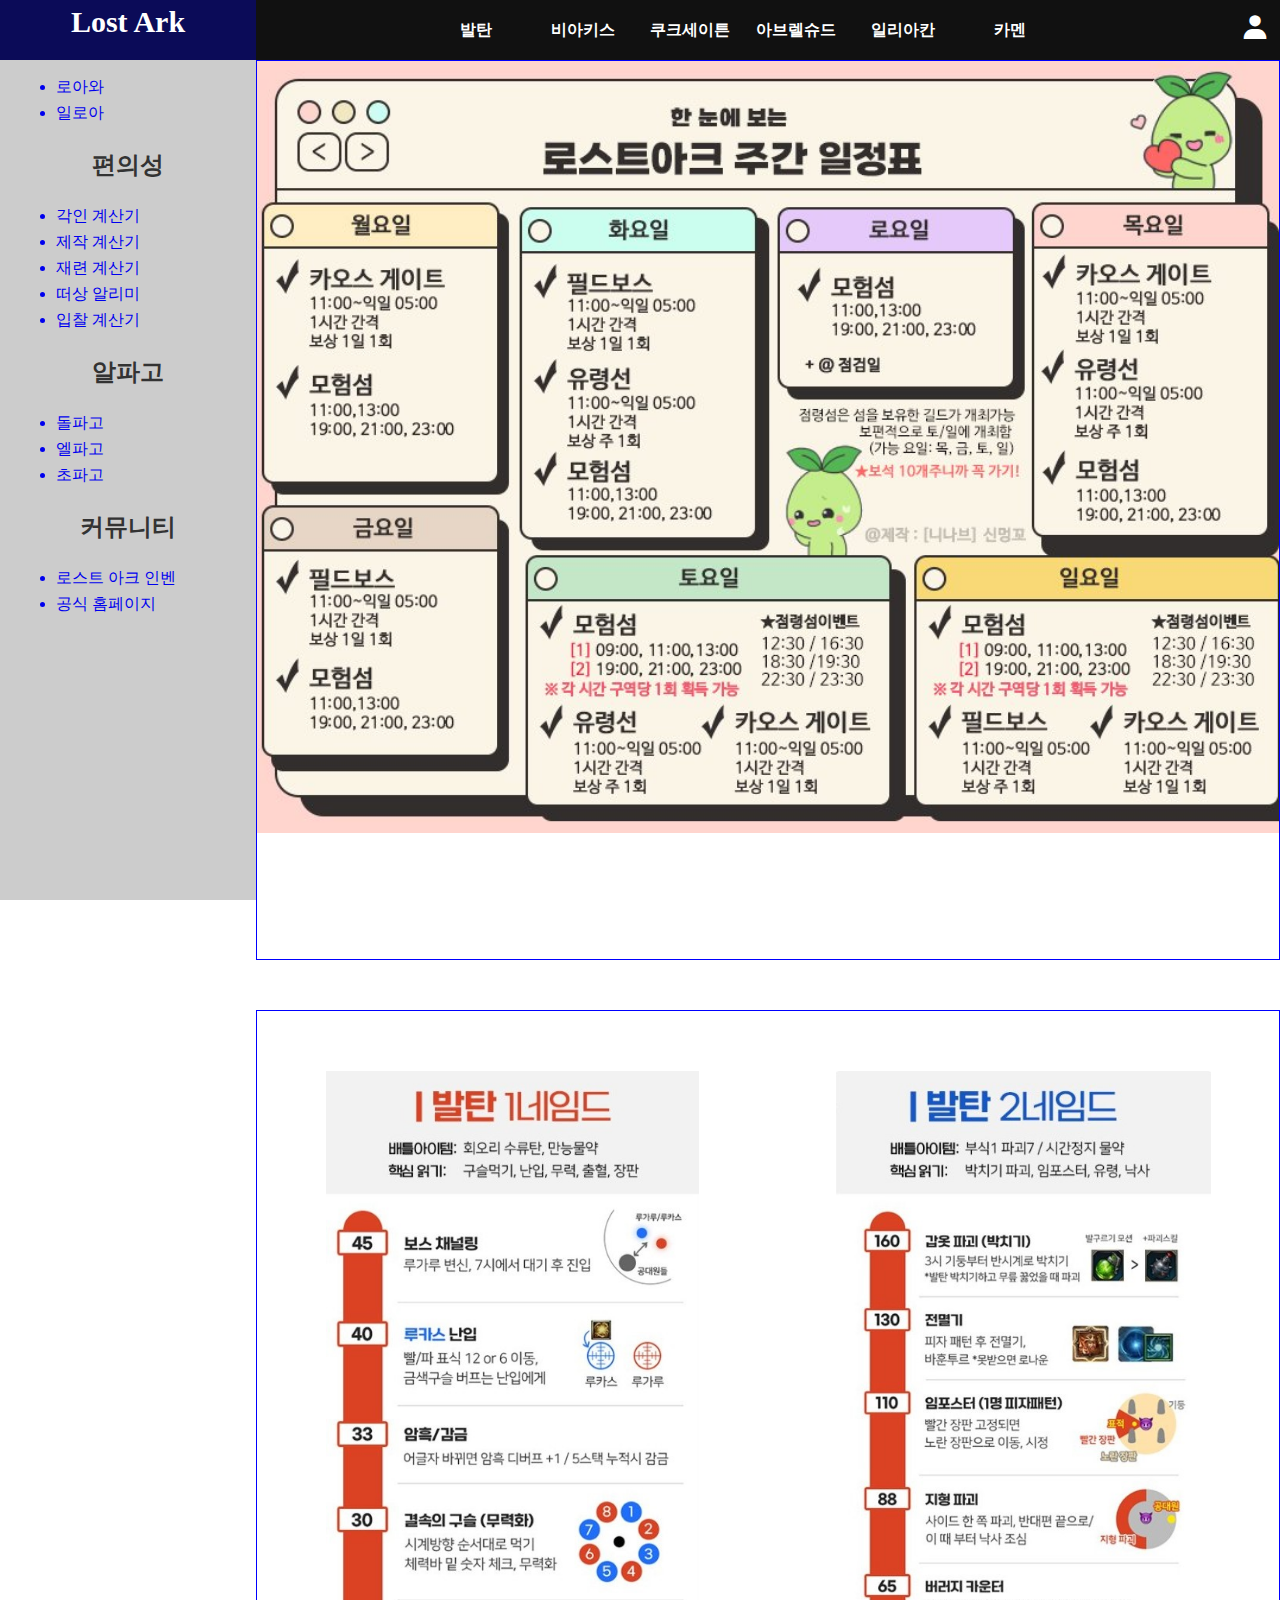
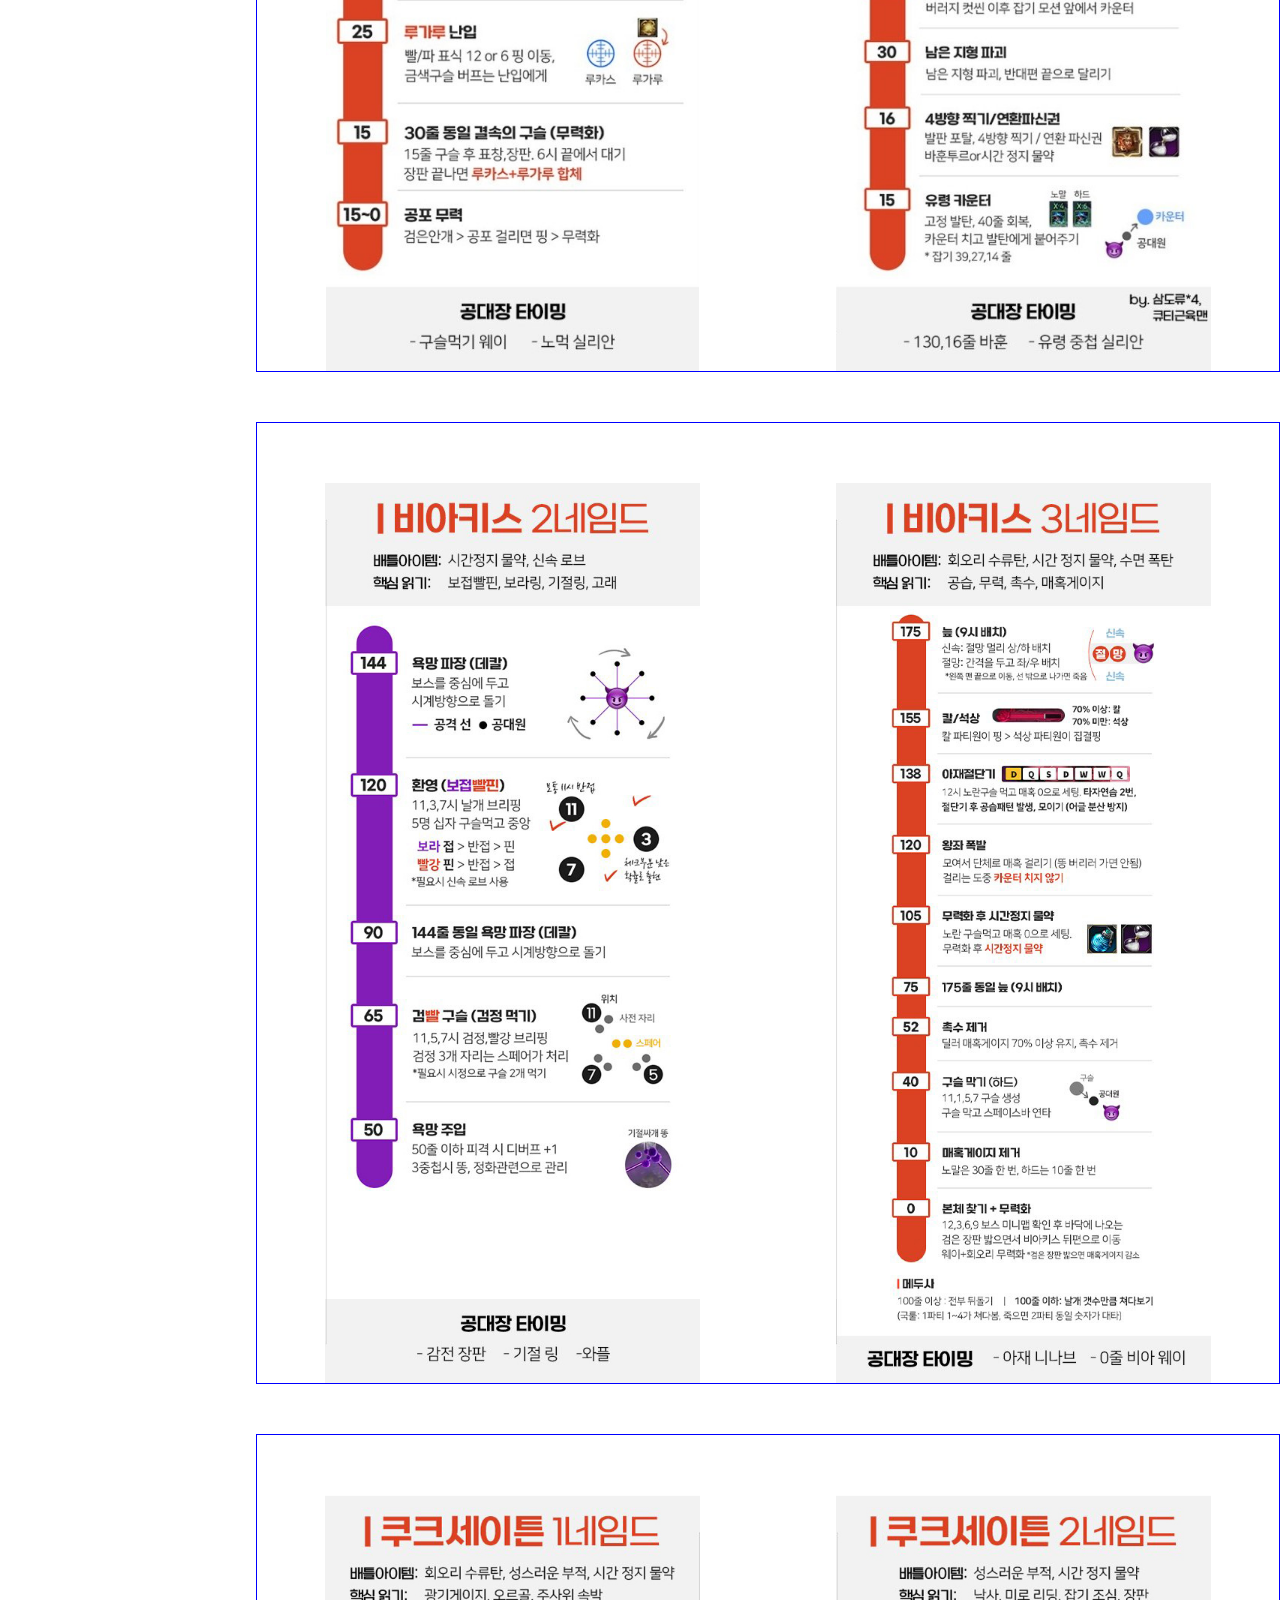
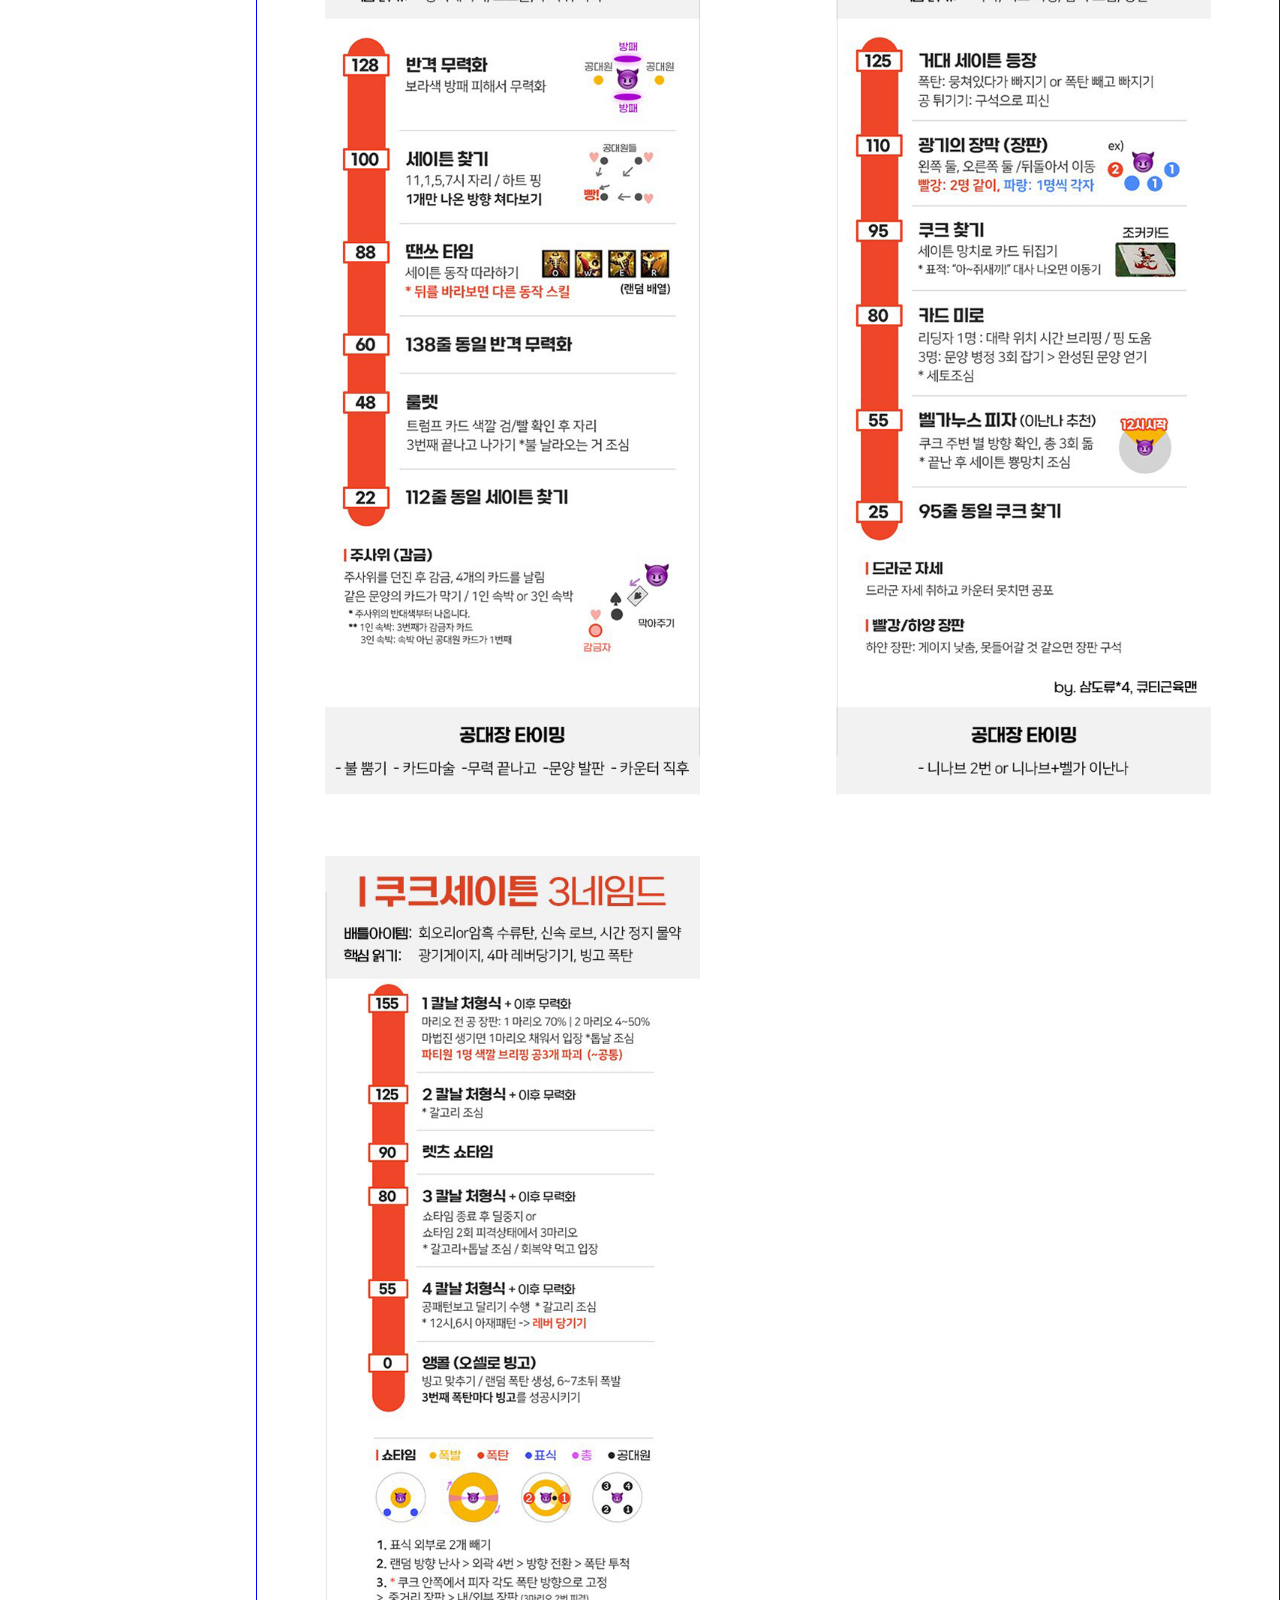
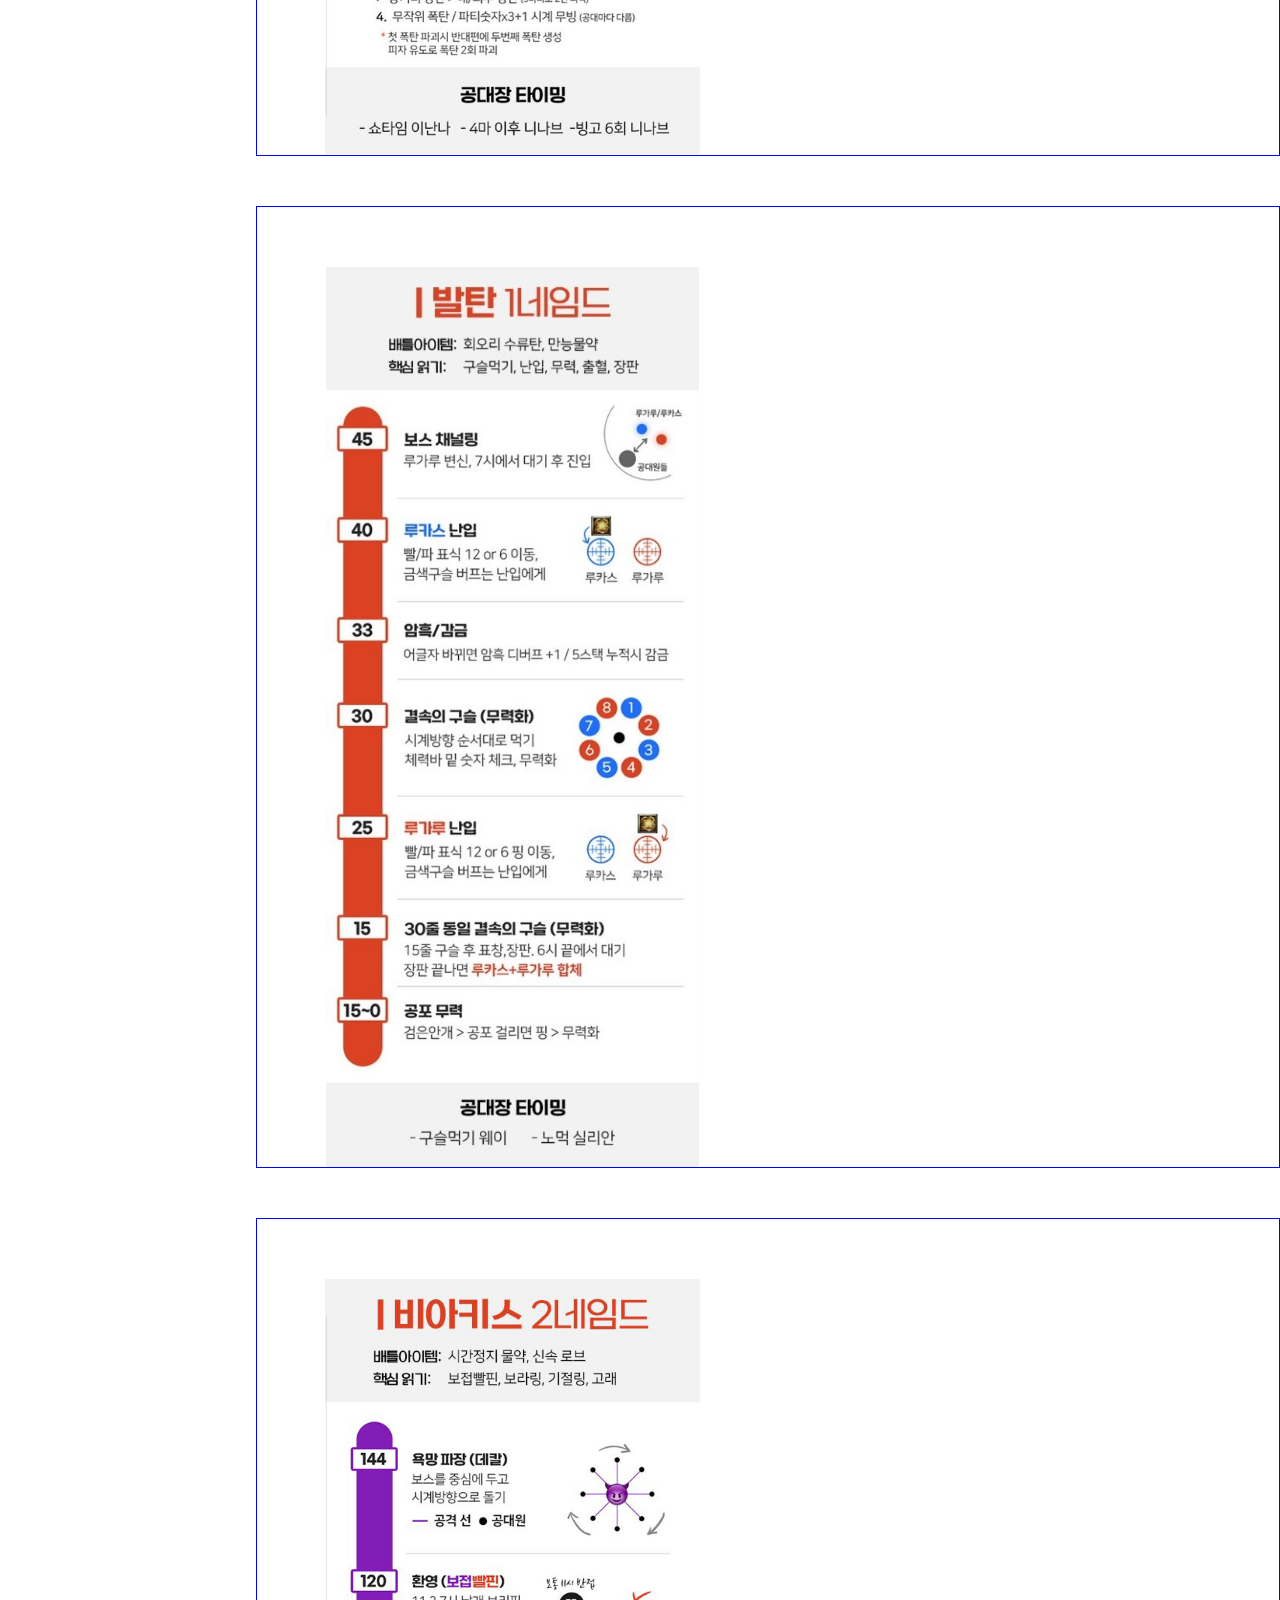
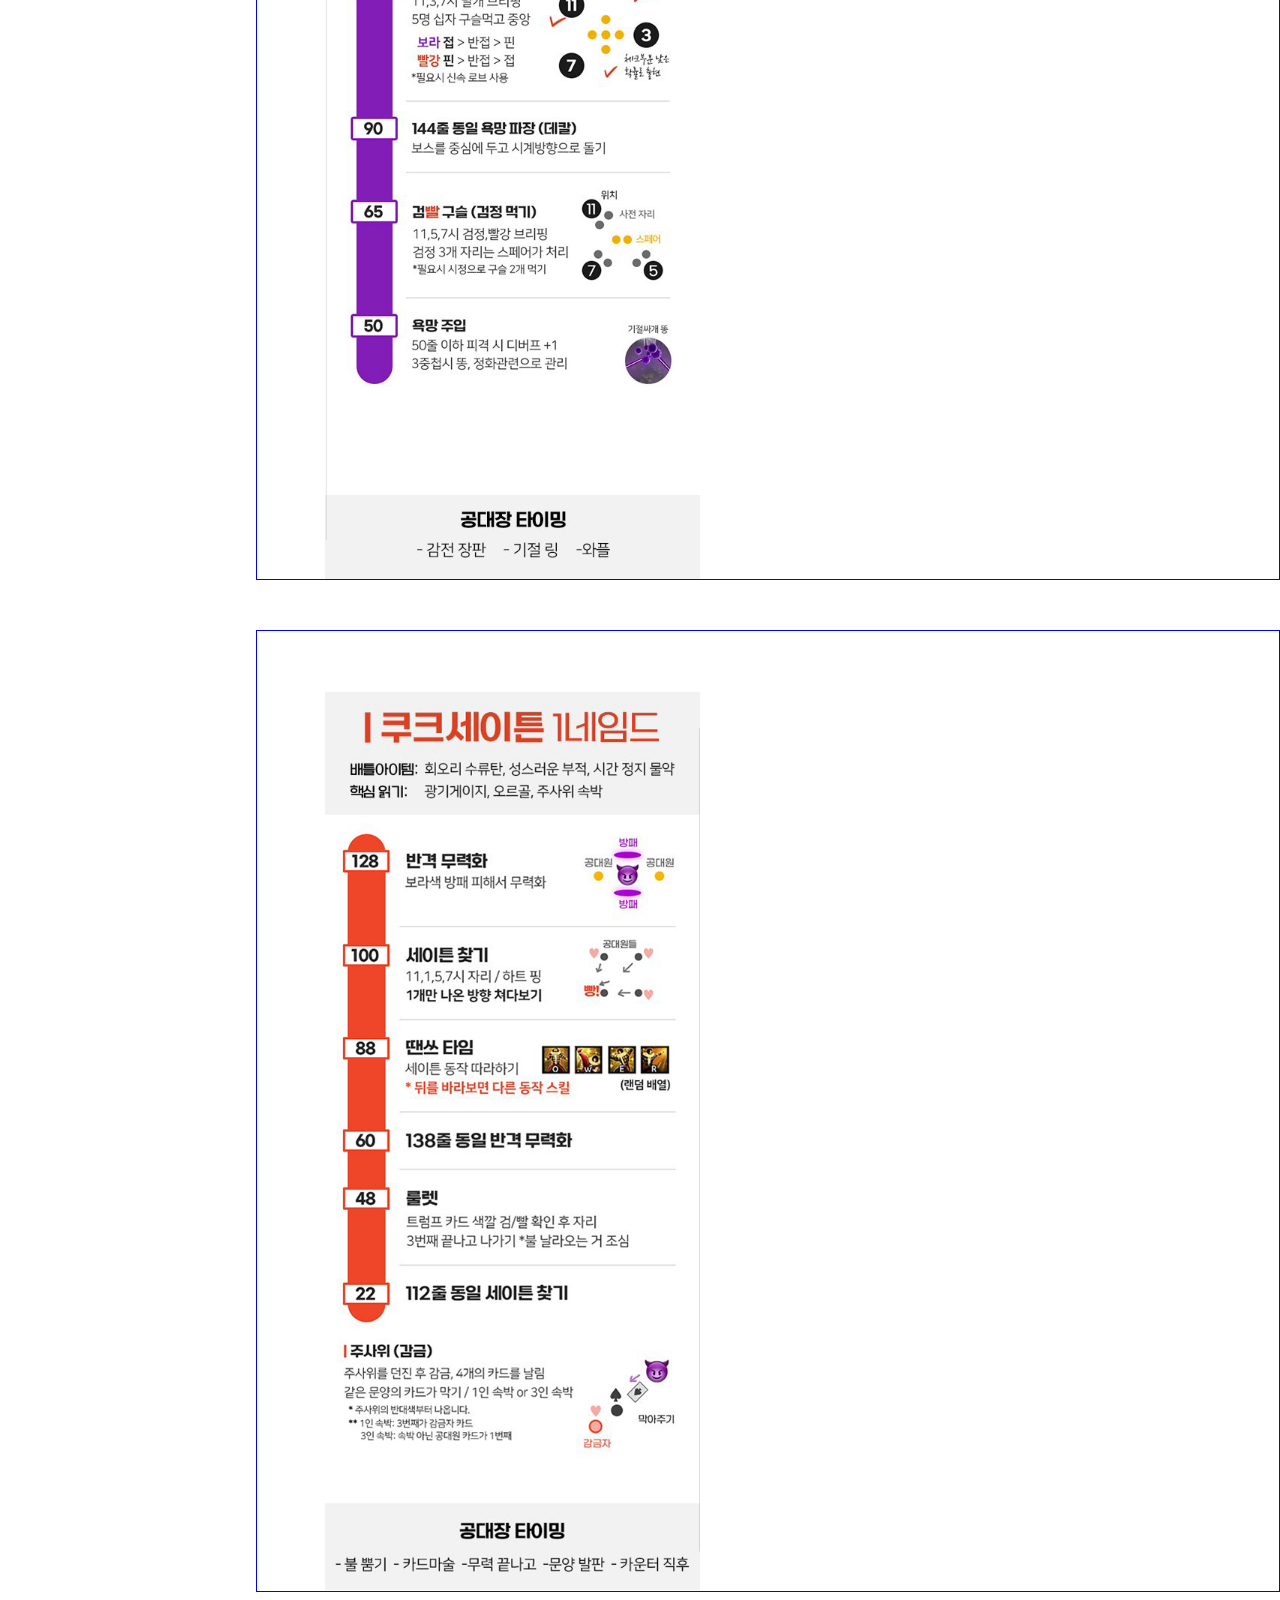
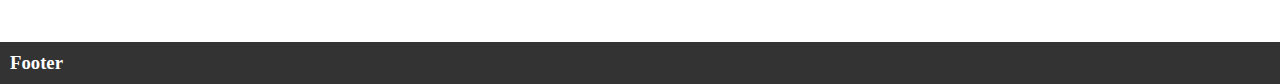
==== index.html @ 4918ccb0 "index 추가" ====
<!DOCTYPE html>
<html lang="ko">
  <head>
    <meta charset="UTF-8" />
    <meta name="viewport" content="width=device-width, initial-scale=1.0" />
    <title>군단장</title>
    <link rel="stylesheet" href="style.css" />
    <link
      href="https://unpkg.com/boxicons@2.1.4/css/boxicons.min.css"
      rel="stylesheet" />
  </head>
  <body>
    <header>
      <div class="head">
        <a href="Lostark.html" class="logo"><h1>Lost Ark</h1></a>

        <nav>
          <ul>
            <li>
              <a href="#valtan">발탄</a>
            </li>
            <li>
              <a href="#blackiss">비아키스</a>
            </li>
            <li>
              <a href="#koukusaton">쿠크세이튼</a>
            </li>
            <li>
              <a href="#abrelshud">아브렐슈드</a>
            </li>
            <li>
              <a href="#illiakan">일리아칸</a>
            </li>
            <li>
              <a href="#kamen">카멘</a>
            </li>
          </ul>
        </nav>

        <div class="login">
          <a id="login" href="#"
            ><span><i class="bx bxs-user"></i></span
          ></a>
        </div>
      </div>
    </header>

    <main>
      <aside>
        <div class="fixed">
          <ul>
            <li><h2>군장검사</h2></li>
            <ul>
              <a href="https://loawa.com/"><li>로아와</li></a>
              <a href="https://iloa.gg/"><li>일로아</li></a>
            </ul>
            <li><h2>편의성</h2></li>
            <ul>
              <a href="https://loa.icepeng.com/imprinting/"
                ><li>각인 계산기</li></a
              >
              <a href="https://loachart.com/craftcalc"><li>제작 계산기</li></a>

              <a href="https://loa.icepeng.com/refining"
                ><li>재련 계산기</li></a
              >
              <a href="https://kloa.gg/merchant"><li>떠상 알리미</li></a>
              <a href="https://loachart.com/bidcalc"><li>입찰 계산기</li></a>
            </ul>
            <li><h2>알파고</h2></li>
            <ul>
              <a href="https://heehoon.kim/dolpago"><li>돌파고</li></a>
              <a href="https://elixir2.elphago.work/"><li>엘파고</li></a>
              <a href="https://cho.elphago.work/"><li>초파고</li></a>
            </ul>

            <li><h2>커뮤니티</h2></li>
            <ul>
              <a href="https://lostark.inven.co.kr/"
                ><li>로스트 아크 인벤</li></a
              >
              <a href="https://lostark.game.onstove.com/Main"
                ><li>공식 홈페이지</li></a
              >
            </ul>
          </ul>
        </div>
      </aside>
      <section>
        <div class="box" id="home"></div>
        <div class="box" id="valtan">
          <div class="img">
            <img src="images/val1.jpg" />
          </div>
          <div class="img">
            <img src="images/val2.jpg" />
          </div>
        </div>
        <div class="box" id="blackiss">
          <div class="img">
            <img src="images/bla1.jpg" />
          </div>
          <div class="img">
            <img src="images/bla2.jpg" />
          </div>
        </div>
        <div class="box" id="koukusaton">
          <div class="img">
            <img src="images/kouku1.jpg" />
          </div>
          <div class="img">
            <img src="images/kouku2.jpg" />
          </div>
          <div class="img">
            <img src="images/kouku3.jpg" />
          </div>
        </div>
        <div class="box" id="abrelshud">
          <div class="img">
            <img src="images/val1.jpg" />
          </div>
        </div>

        <div class="box" id="illiakan">
          <div class="img">
            <img src="images/bla1.jpg" />
          </div>
        </div>

        <div class="box" id="kamen">
          <div class="img">
            <img src="images/kouku1.jpg" />
          </div>
        </div>
      </section>
    </main>
    <footer>
      <h3>Footer</h3>
    </footer>
  </body>
</html>
---- style.css ----
* {
  margin: 0;
  padding: 0;
  box-sizing: border-box;
  /* color: #fff; */
  /* border: 1px solid white; */
}
a {
  text-decoration: none;
}
body {
  margin: 0;
  padding: 0;
  display: flex;
  flex-direction: column;
  min-height: 100vh;
  width: 100%;
}
header {
  width: 100%;
}

header div[class="head"] {
  position: fixed;
  top: 0;
  left: 0;
  width: 100%;
  z-index: 1000;
  background-color: #111;
  color: #fff;
  display: flex;
  flex-direction: row;
  justify-content: space-between;
  align-items: center;
}
h1 {
  font-size: 30px;
  color: #fff;
  font-weight: 600;
}
.logo {
  width: 20%;
  height: 60px;
  position: relative;
  /* border: 1px solid red; */
  padding: 5px 35px;
  text-align: center;
  overflow: hidden;
}
.logo:hover {
  background: rgba(0, 0, 255, 0.3);
}

nav {
  width: 50%;
}
nav ul {
  display: flex;
  padding: 0;
  margin: 0;
}

nav li {
  display: flex;
  justify-content: center;
  align-items: center;
  list-style: none;
  width: 20%;
}

li a {
  display: flex;
  justify-content: center;
  align-items: center;
  width: 100%;
  height: 60px;
  text-align: center;
  font-size: 16px;
  font-weight: 800;
  color: #fff;
  overflow: hidden;
}
nav ul li a:hover {
  background: rgba(0, 0, 255, 0.3);
}

#login {
  width: 50px;
  height: 60px;
  font-size: 30px;
  color: #fff;
  text-decoration: none;
  font-weight: 600;
  position: relative;
  padding: 10px 10px;
}
#login:hover {
  background-color: rgba(0, 0, 255, 0.3);
}

main {
  display: flex;
  flex-direction: row;
  justify-content: space-between;
}
aside {
  display: flex;
  width: 20%;
  background-color: #ccc;
  color: #333;
  /* border: 1px solid black; */
  height: 100vh;
}

aside div {
  width: 20%;
  position: fixed;
  overflow: hidden;
  background-color: #ccc;
  height: 100vh;
}

aside ul h2 {
  text-align: center;
  list-style: none;
  padding: 20px 0;
}

aside ul ul {
  padding-left: 20%;
  list-style: disc;
}
aside ul ul li {
  margin: 5px;
}
section {
  position: relative;
  float: right;
  width: 80%;
  display: flex;
  flex-direction: column;
  flex-wrap: wrap;
  /* border: 1px solid black; */
}
div[class="box"] {
  flex-grow: 1;
  display: flex;
  flex-direction: row;
  flex-wrap: wrap;
  margin-bottom: 50px;
  border: 1px solid blue;
  width: 100%;
}
div[class="img"] {
  width: 50%;
  height: 100vh;
  /* border: 1px solid black; */
  margin-top: 60px;
}
#home {
  width: 100%;
  height: 100vh;
  margin-top: 60px;
  background: url("images/weekly.jpg") no-repeat top left/contain;
}
section img {
  display: block;
  margin: auto;
  height: 100%;
  /* border: 1px solid black; */
}

footer {
  background-color: #333;
  color: #fff;
  padding: 10px;
  bottom: 0;
  left: 0;
  width: 100%;
  z-index: 100;
}
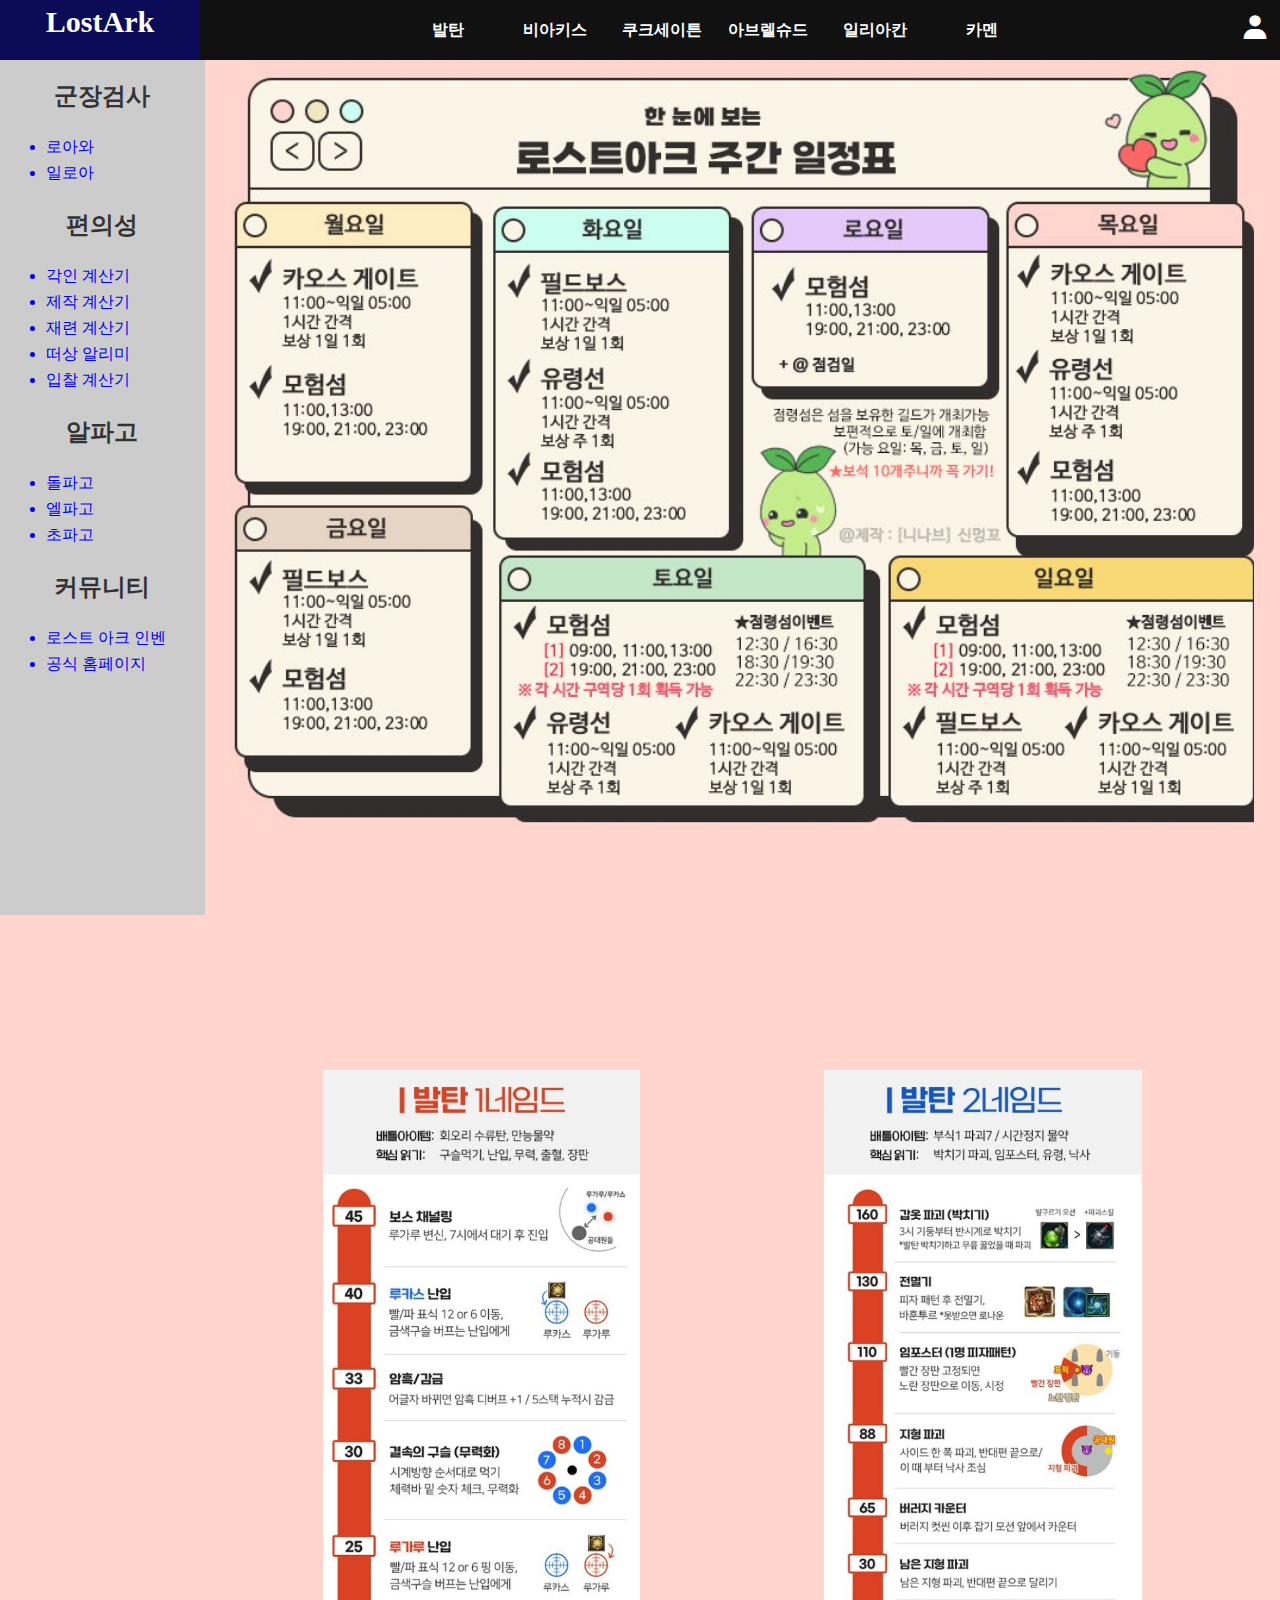
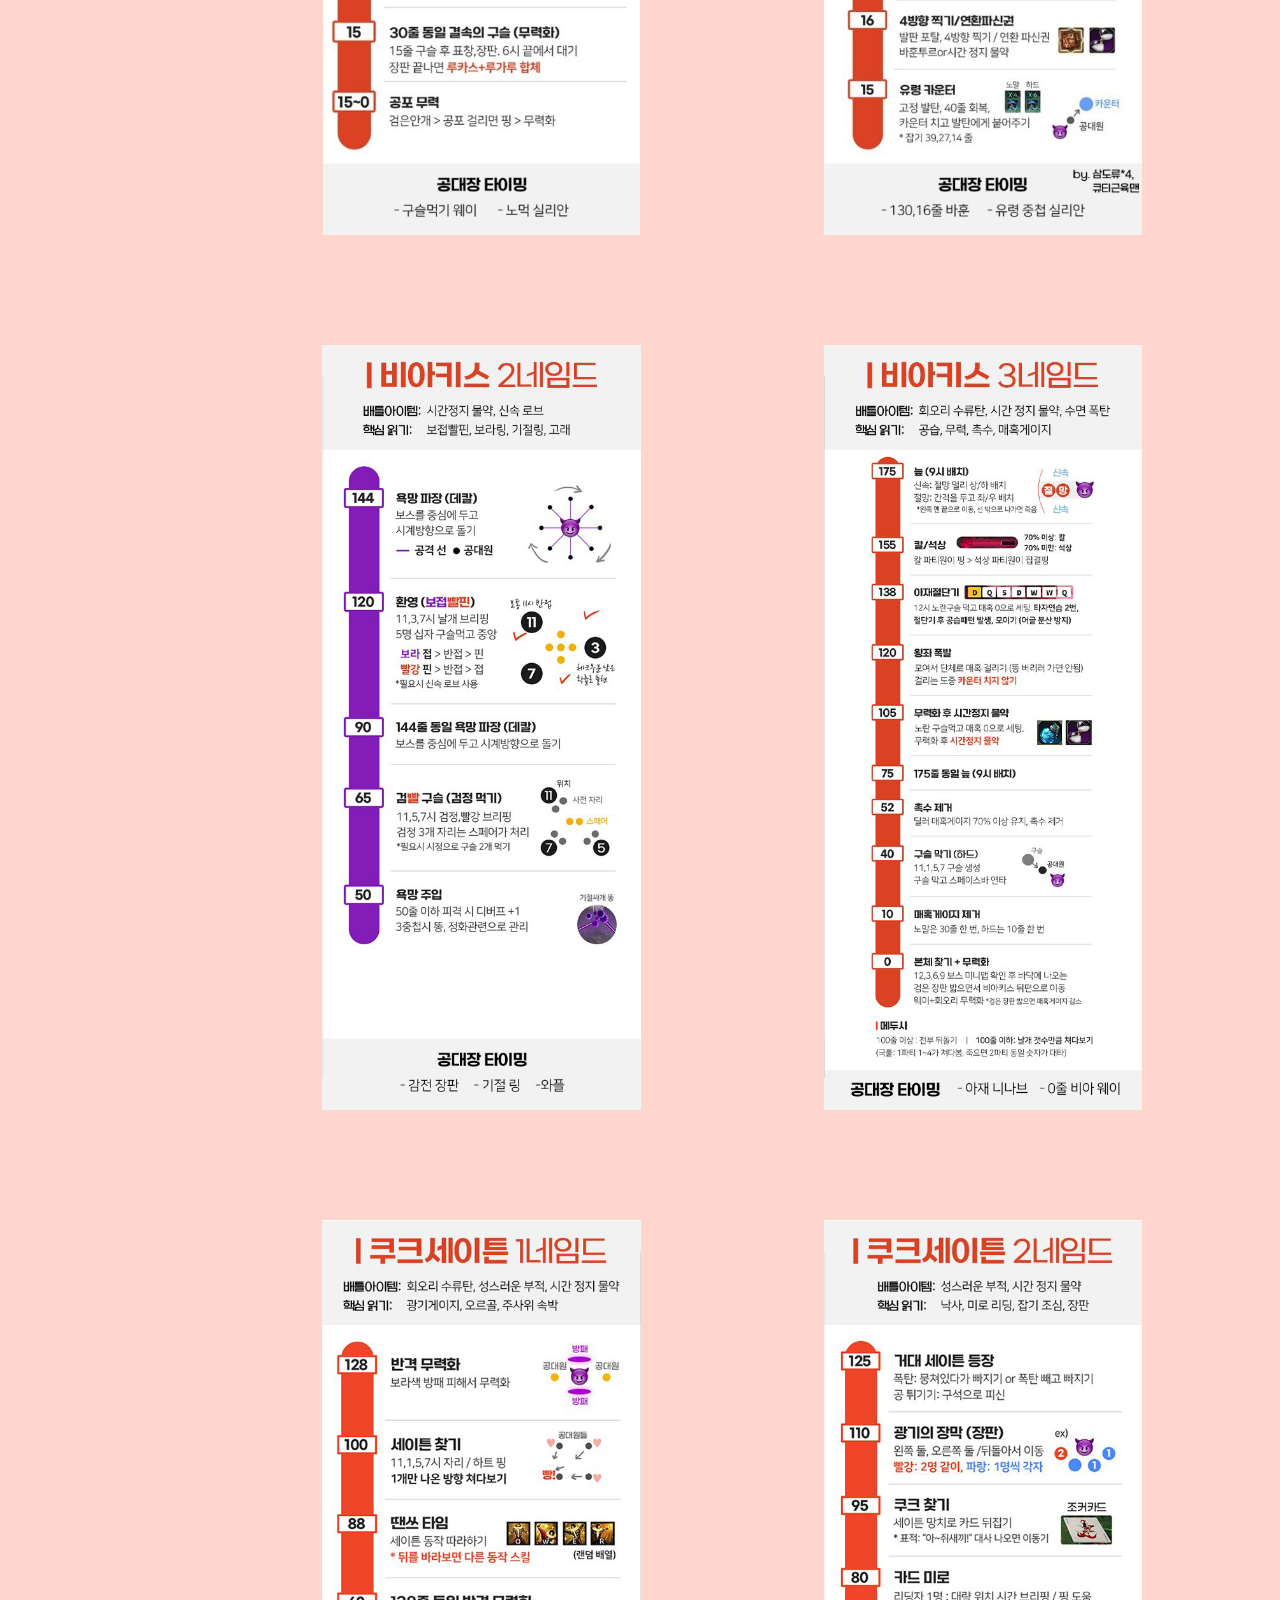
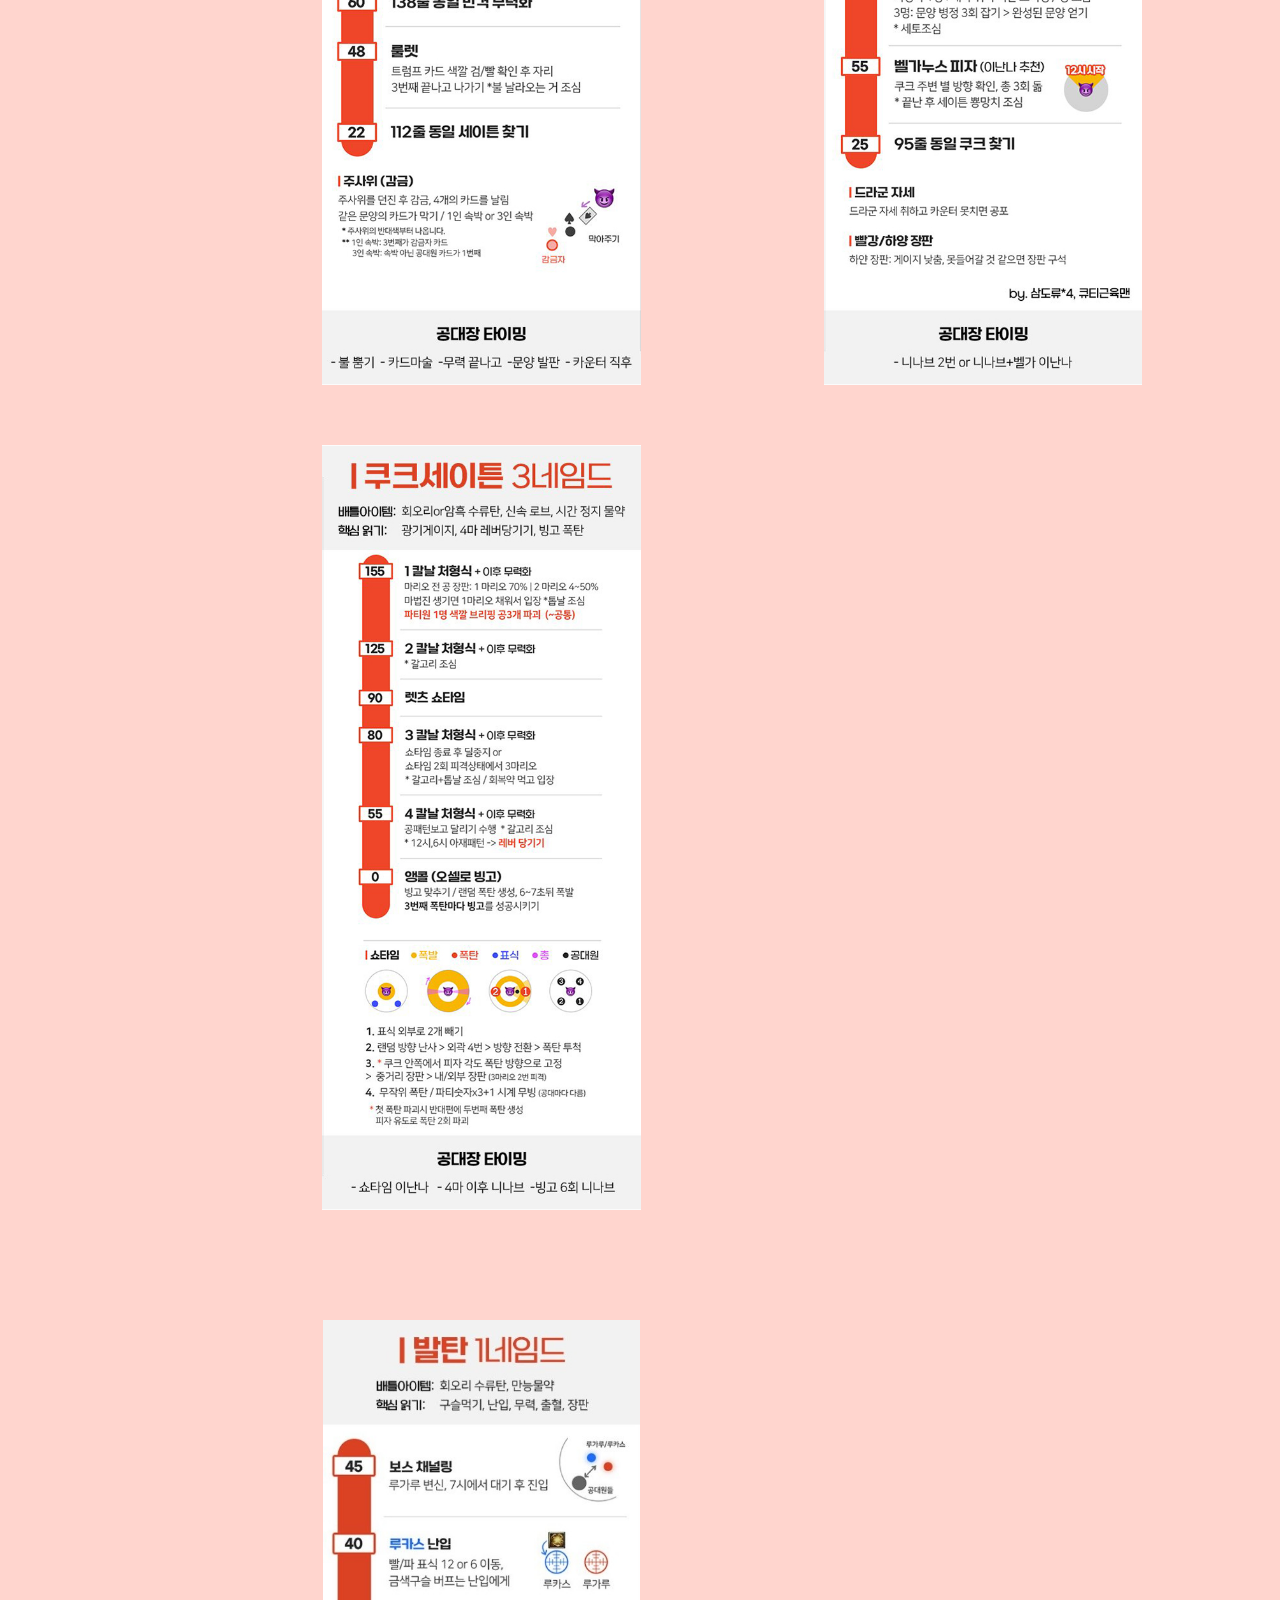
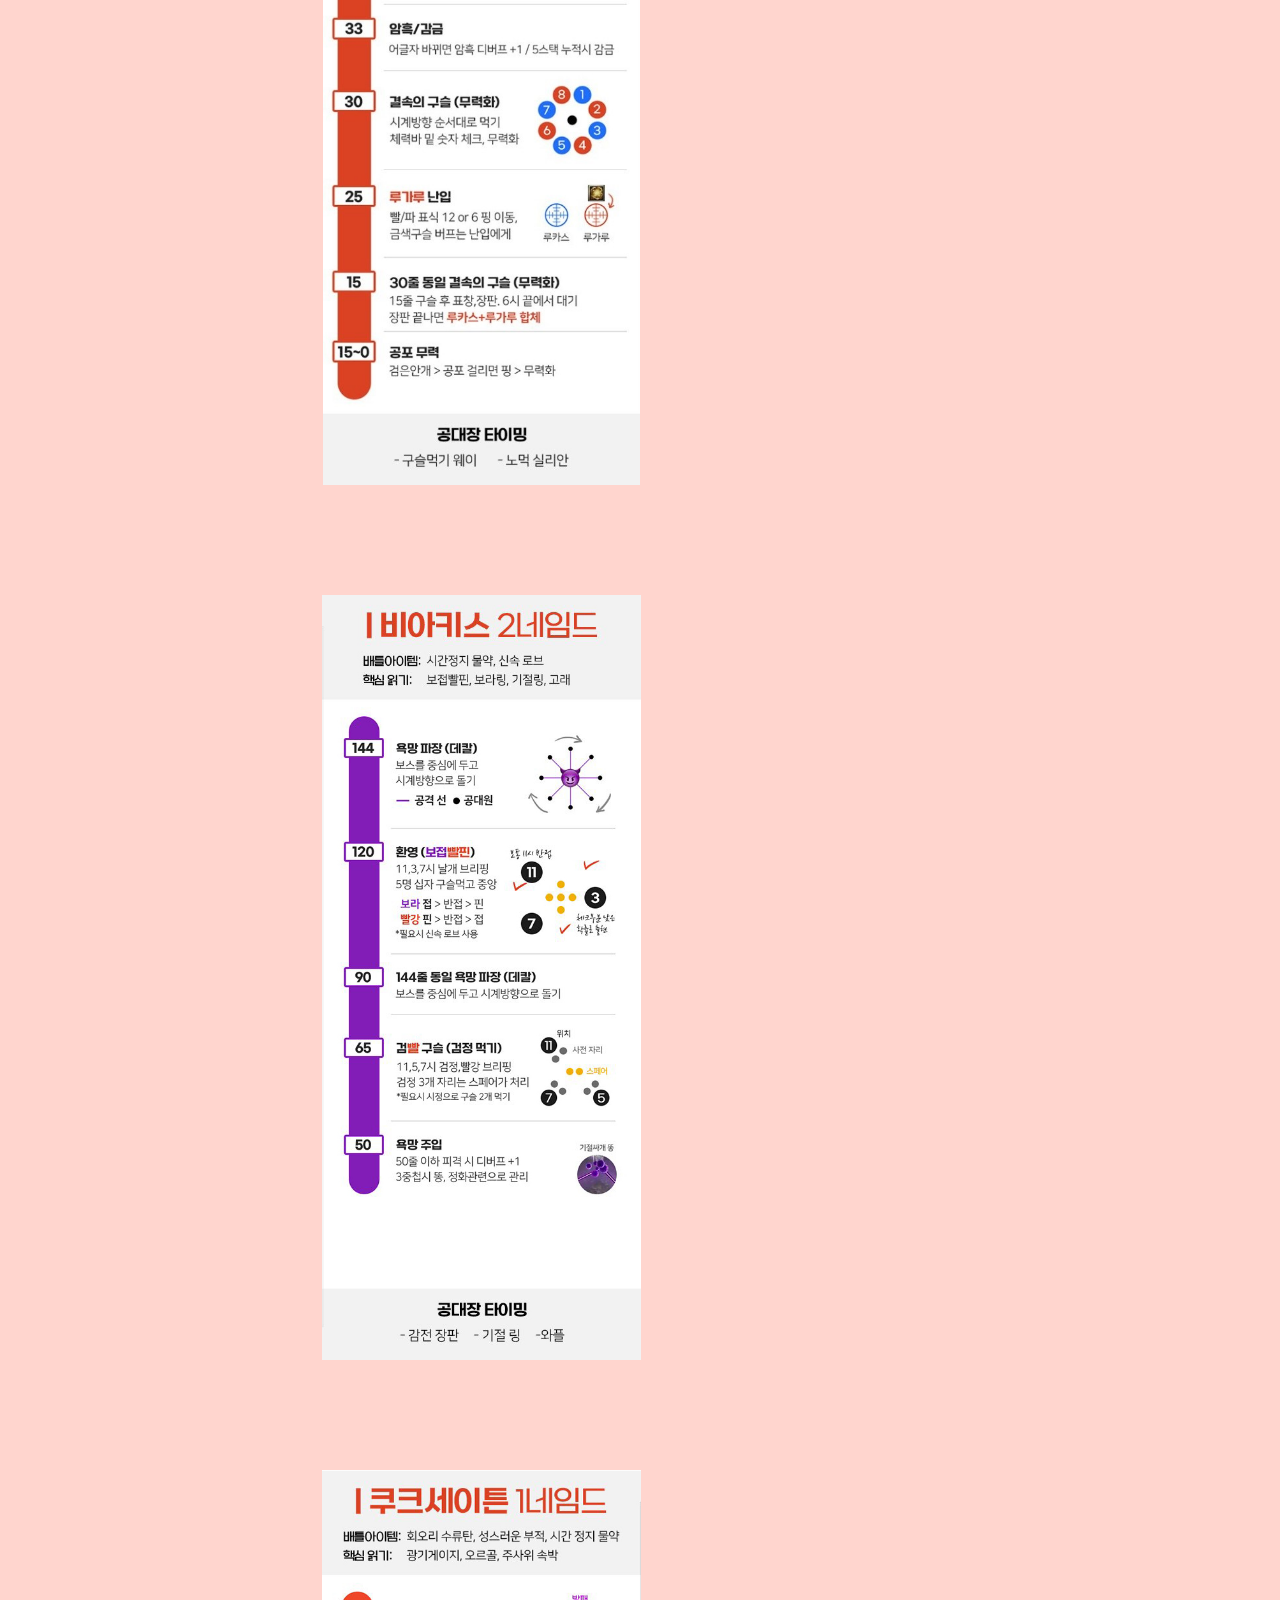
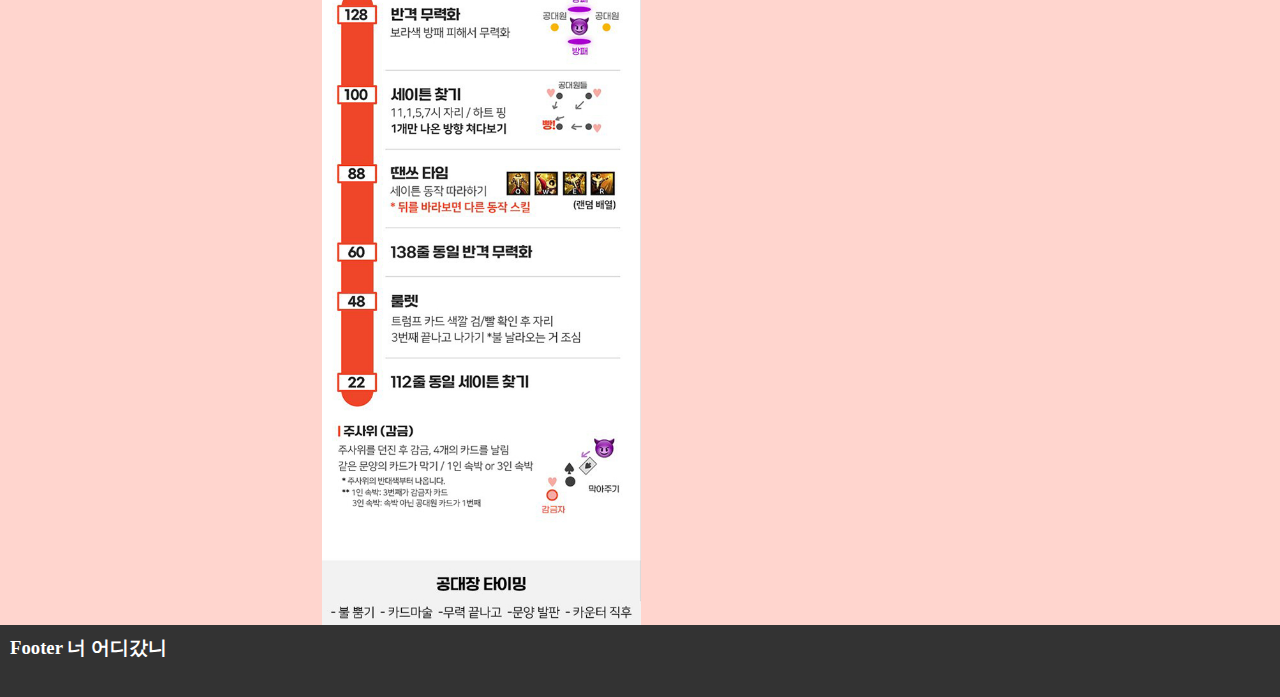
==== commit 14c7ec15: "footer 수정" ====
--- a/index.html
+++ b/index.html
@@ -12,8 +12,7 @@
   <body>
     <header>
       <div class="head">
-        <a href="Lostark.html" class="logo"><h1>Lost Ark</h1></a>
-
+        <a href="Lostark.html" class="logo"><h1>LostArk</h1></a>
         <nav>
           <ul>
             <li>
@@ -36,7 +35,6 @@
             </li>
           </ul>
         </nav>
-
         <div class="login">
           <a id="login" href="#"
             ><span><i class="bx bxs-user"></i></span
@@ -51,41 +49,54 @@
           <ul>
             <li><h2>군장검사</h2></li>
             <ul>
-              <a href="https://loawa.com/"><li>로아와</li></a>
-              <a href="https://iloa.gg/"><li>일로아</li></a>
+              <a href="https://loawa.com/" target="_blank"><li>로아와</li></a>
+              <a href="https://iloa.gg/" target="_blank"><li>일로아</li></a>
             </ul>
             <li><h2>편의성</h2></li>
             <ul>
-              <a href="https://loa.icepeng.com/imprinting/"
+              <a href="https://loa.icepeng.com/imprinting/" target="_blank"
                 ><li>각인 계산기</li></a
               >
-              <a href="https://loachart.com/craftcalc"><li>제작 계산기</li></a>
+              <a href="https://loachart.com/craftcalc" target="_blank"
+                ><li>제작 계산기</li></a
+              >
 
-              <a href="https://loa.icepeng.com/refining"
+              <a href="https://loa.icepeng.com/refining" target="_blank"
                 ><li>재련 계산기</li></a
               >
-              <a href="https://kloa.gg/merchant"><li>떠상 알리미</li></a>
-              <a href="https://loachart.com/bidcalc"><li>입찰 계산기</li></a>
+              <a href="https://kloa.gg/merchant" target="_blank"
+                ><li>떠상 알리미</li></a
+              >
+              <a href="https://loachart.com/bidcalc" target="_blank"
+                ><li>입찰 계산기</li></a
+              >
             </ul>
             <li><h2>알파고</h2></li>
             <ul>
-              <a href="https://heehoon.kim/dolpago"><li>돌파고</li></a>
-              <a href="https://elixir2.elphago.work/"><li>엘파고</li></a>
-              <a href="https://cho.elphago.work/"><li>초파고</li></a>
+              <a href="https://heehoon.kim/dolpago" target="_blank"
+                ><li>돌파고</li></a
+              >
+              <a href="https://elixir2.elphago.work/" target="_blank"
+                ><li>엘파고</li></a
+              >
+              <a href="https://cho.elphago.work/" target="_blank"
+                ><li>초파고</li></a
+              >
             </ul>
 
             <li><h2>커뮤니티</h2></li>
             <ul>
-              <a href="https://lostark.inven.co.kr/"
+              <a href="https://lostark.inven.co.kr/" target="_blank"
                 ><li>로스트 아크 인벤</li></a
               >
-              <a href="https://lostark.game.onstove.com/Main"
+              <a href="https://lostark.game.onstove.com/Main" target="_blank"
                 ><li>공식 홈페이지</li></a
               >
             </ul>
           </ul>
         </div>
       </aside>
+
       <section>
         <div class="box" id="home"></div>
         <div class="box" id="valtan">
@@ -120,13 +131,11 @@
             <img src="images/val1.jpg" />
           </div>
         </div>
-
         <div class="box" id="illiakan">
           <div class="img">
             <img src="images/bla1.jpg" />
           </div>
         </div>
-
         <div class="box" id="kamen">
           <div class="img">
             <img src="images/kouku1.jpg" />
@@ -134,8 +143,9 @@
         </div>
       </section>
     </main>
+
     <footer>
-      <h3>Footer</h3>
+      <h3>Footer 너 어디갔니</h3>
     </footer>
   </body>
 </html>
--- a/style.css
+++ b/style.css
@@ -14,7 +14,6 @@
   display: flex;
   flex-direction: column;
   min-height: 100vh;
-  width: 100%;
 }
 header {
   width: 100%;
@@ -33,13 +32,21 @@
   justify-content: space-between;
   align-items: center;
 }
+.head .lostark {
+  width: 20%;
+  height: 60px;
+  border: 1px solid white;
+  display: flex;
+  align-items: center;
+  justify-content: center;
+}
 h1 {
   font-size: 30px;
   color: #fff;
   font-weight: 600;
 }
 .logo {
-  width: 20%;
+  width: 200px;
   height: 60px;
   position: relative;
   /* border: 1px solid red; */
@@ -83,7 +90,9 @@
 nav ul li a:hover {
   background: rgba(0, 0, 255, 0.3);
 }
-
+nav ul li a: {
+  color: blue;
+}
 #login {
   width: 50px;
   height: 60px;
@@ -99,25 +108,28 @@
 }
 
 main {
+  flex-grow: 1;
   display: flex;
   flex-direction: row;
   justify-content: space-between;
+  background-color: #ffd5ce;
 }
 aside {
+  position: relative;
+  top: 60px;
   display: flex;
-  width: 20%;
-  background-color: #ccc;
+  width: 16%;
   color: #333;
   /* border: 1px solid black; */
-  height: 100vh;
+  /* height: 100%; */
 }
 
 aside div {
-  width: 20%;
+  width: 16%;
   position: fixed;
   overflow: hidden;
   background-color: #ccc;
-  height: 100vh;
+  height: 95%;
 }
 
 aside ul h2 {
@@ -135,12 +147,13 @@
 }
 section {
   position: relative;
-  float: right;
+  top: 60px;
   width: 80%;
   display: flex;
   flex-direction: column;
   flex-wrap: wrap;
   /* border: 1px solid black; */
+  margin: 0 auto;
 }
 div[class="box"] {
   flex-grow: 1;
@@ -148,19 +161,18 @@
   flex-direction: row;
   flex-wrap: wrap;
   margin-bottom: 50px;
-  border: 1px solid blue;
+  /* border: 1px solid blue; */
   width: 100%;
 }
 div[class="img"] {
-  width: 50%;
-  height: 100vh;
+  width: 100%;
+  height: 85vh;
   /* border: 1px solid black; */
   margin-top: 60px;
 }
 #home {
   width: 100%;
   height: 100vh;
-  margin-top: 60px;
   background: url("images/weekly.jpg") no-repeat top left/contain;
 }
 section img {
@@ -172,10 +184,15 @@
 
 footer {
   background-color: #333;
-  color: #fff;
+  color: white;
   padding: 10px;
-  bottom: 0;
-  left: 0;
   width: 100%;
-  z-index: 100;
+  z-index: 10000;
+  height: 8vh;
 }
+
+@media only screen and (min-width: 870px) {
+  div[class="img"] {
+    width: 49%;
+  }
+}
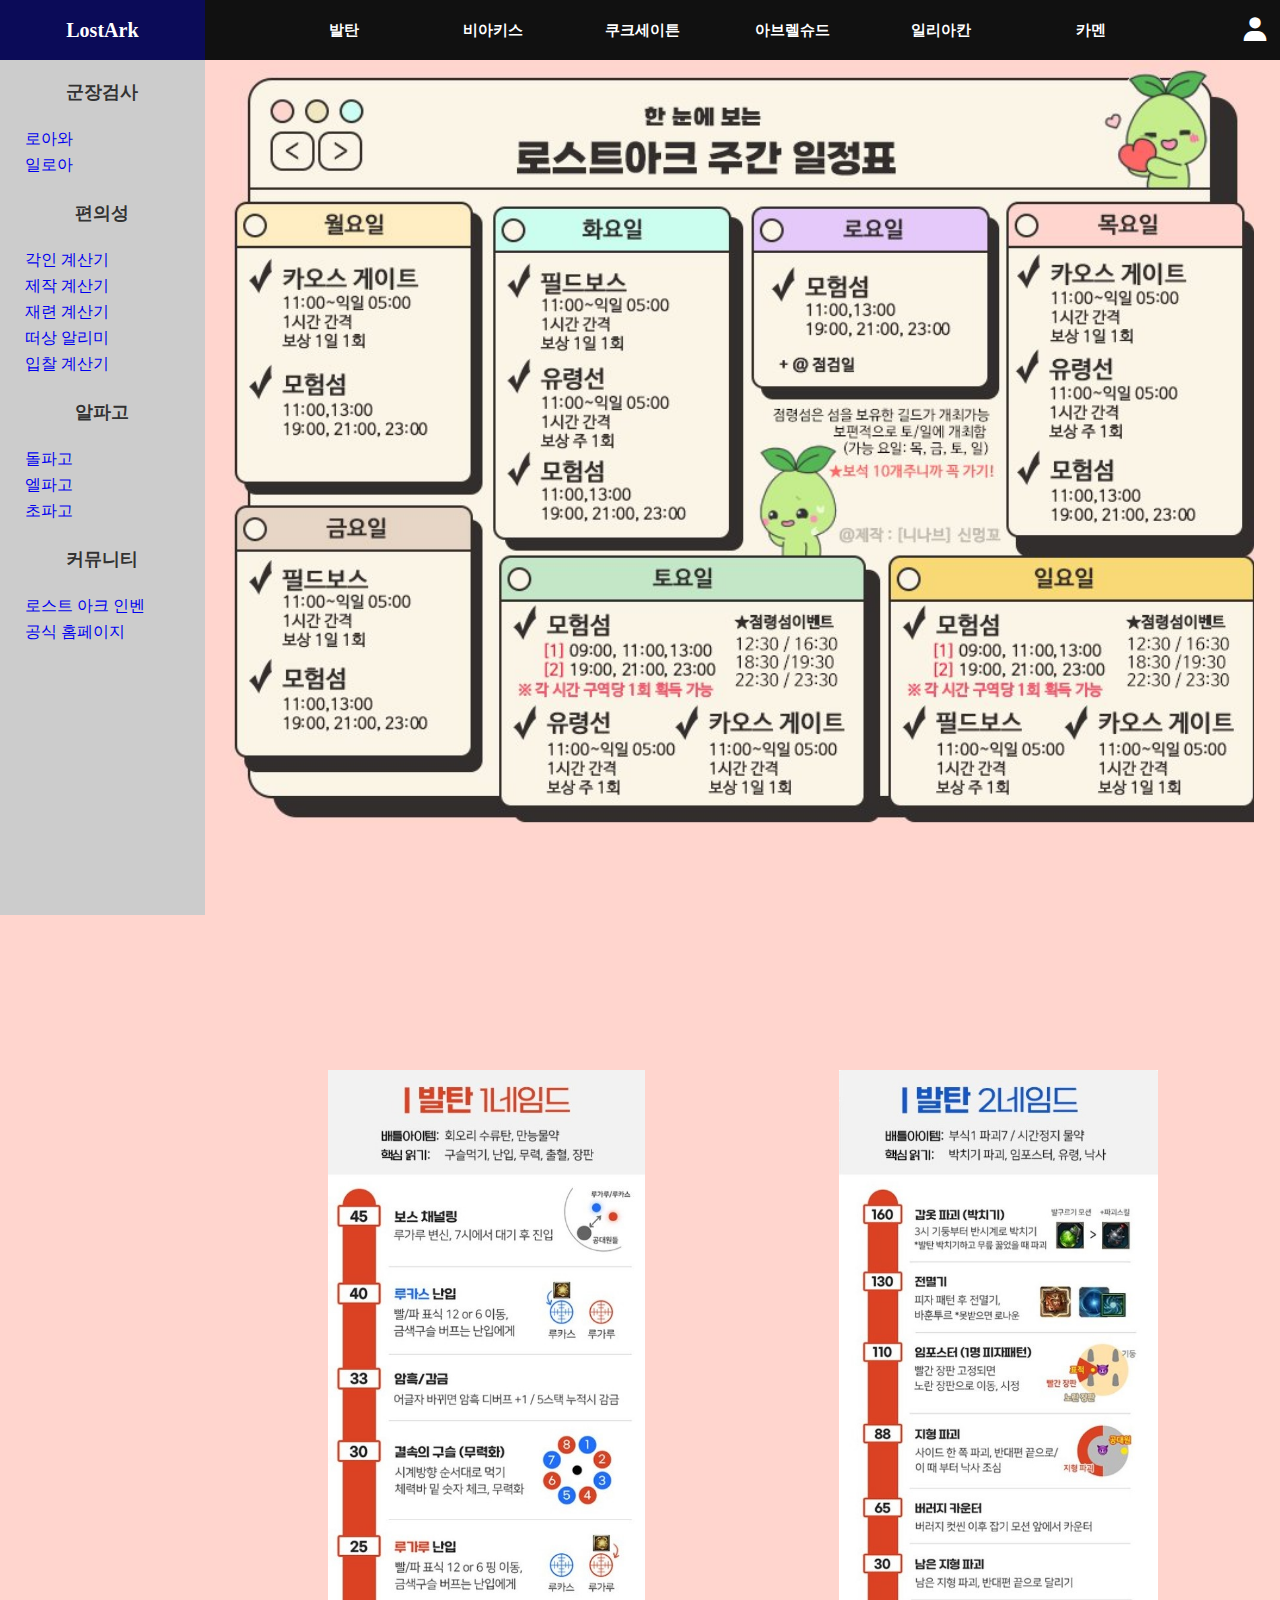
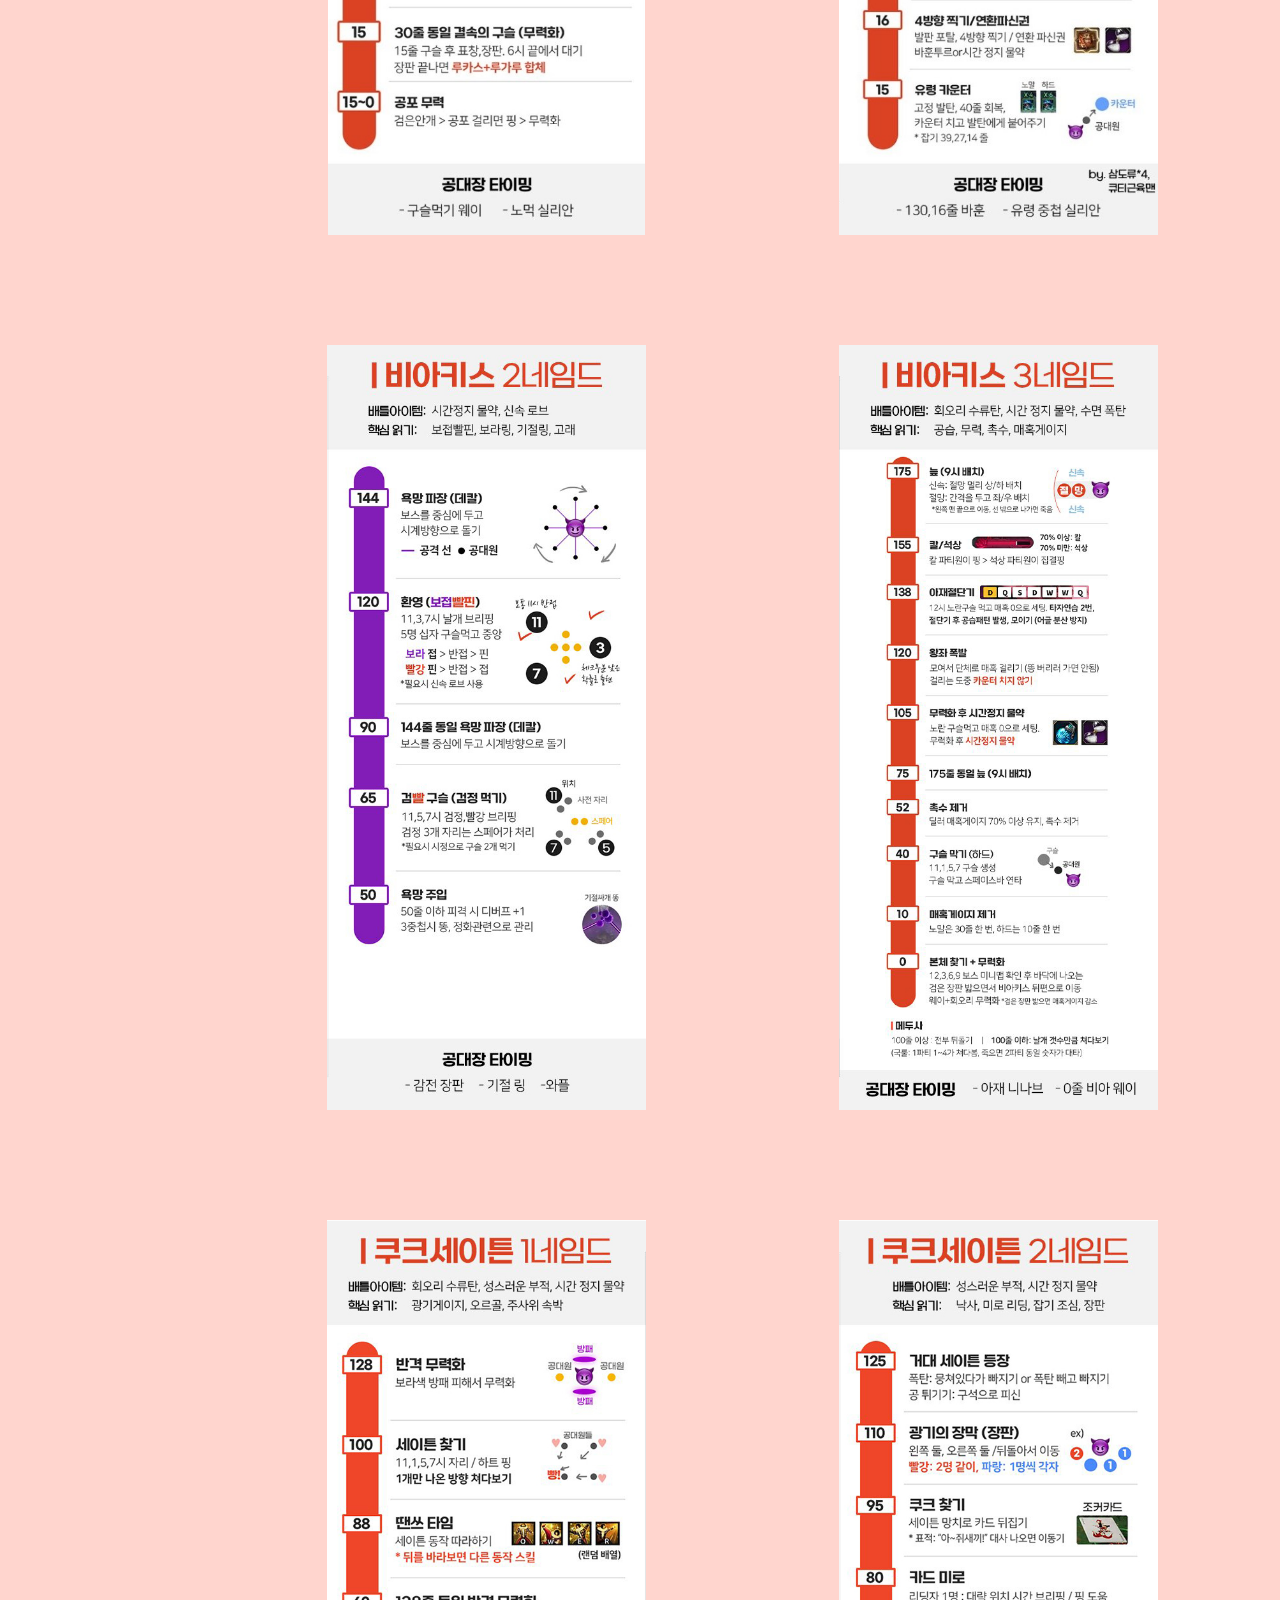
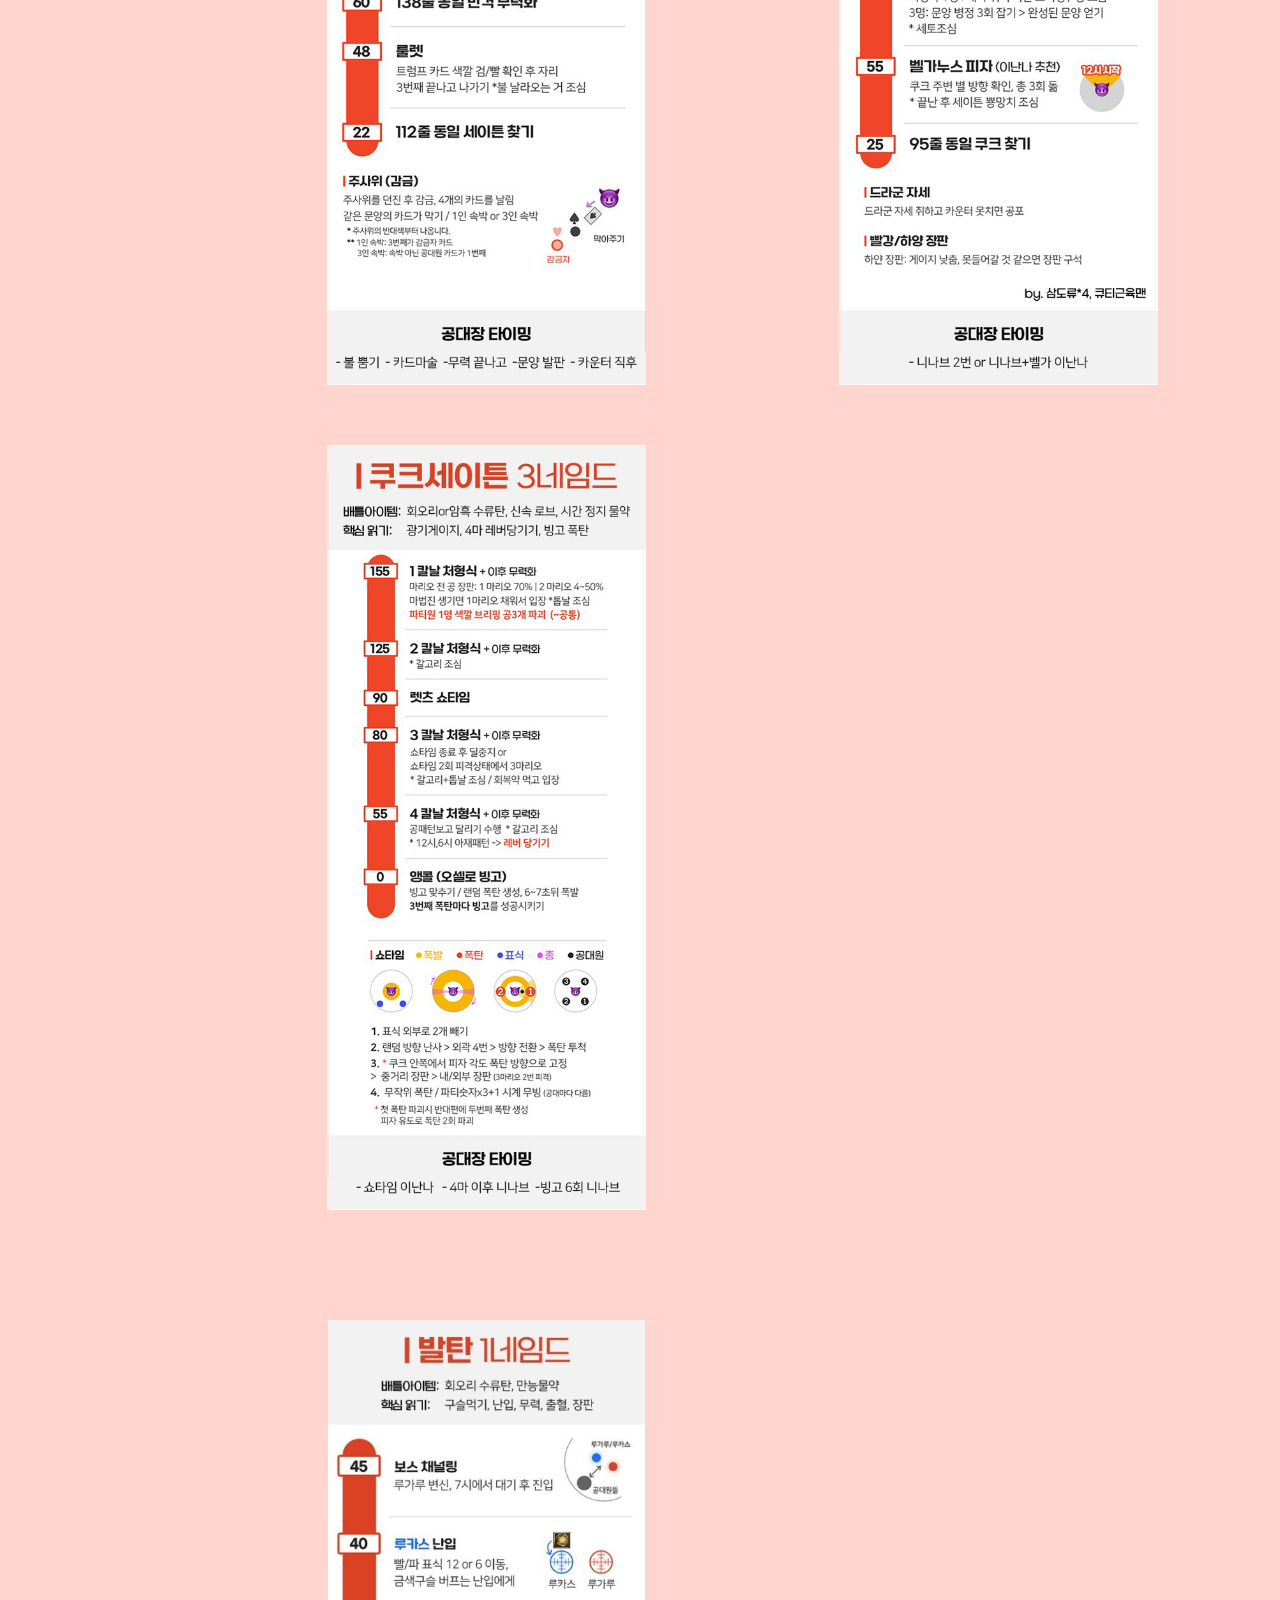
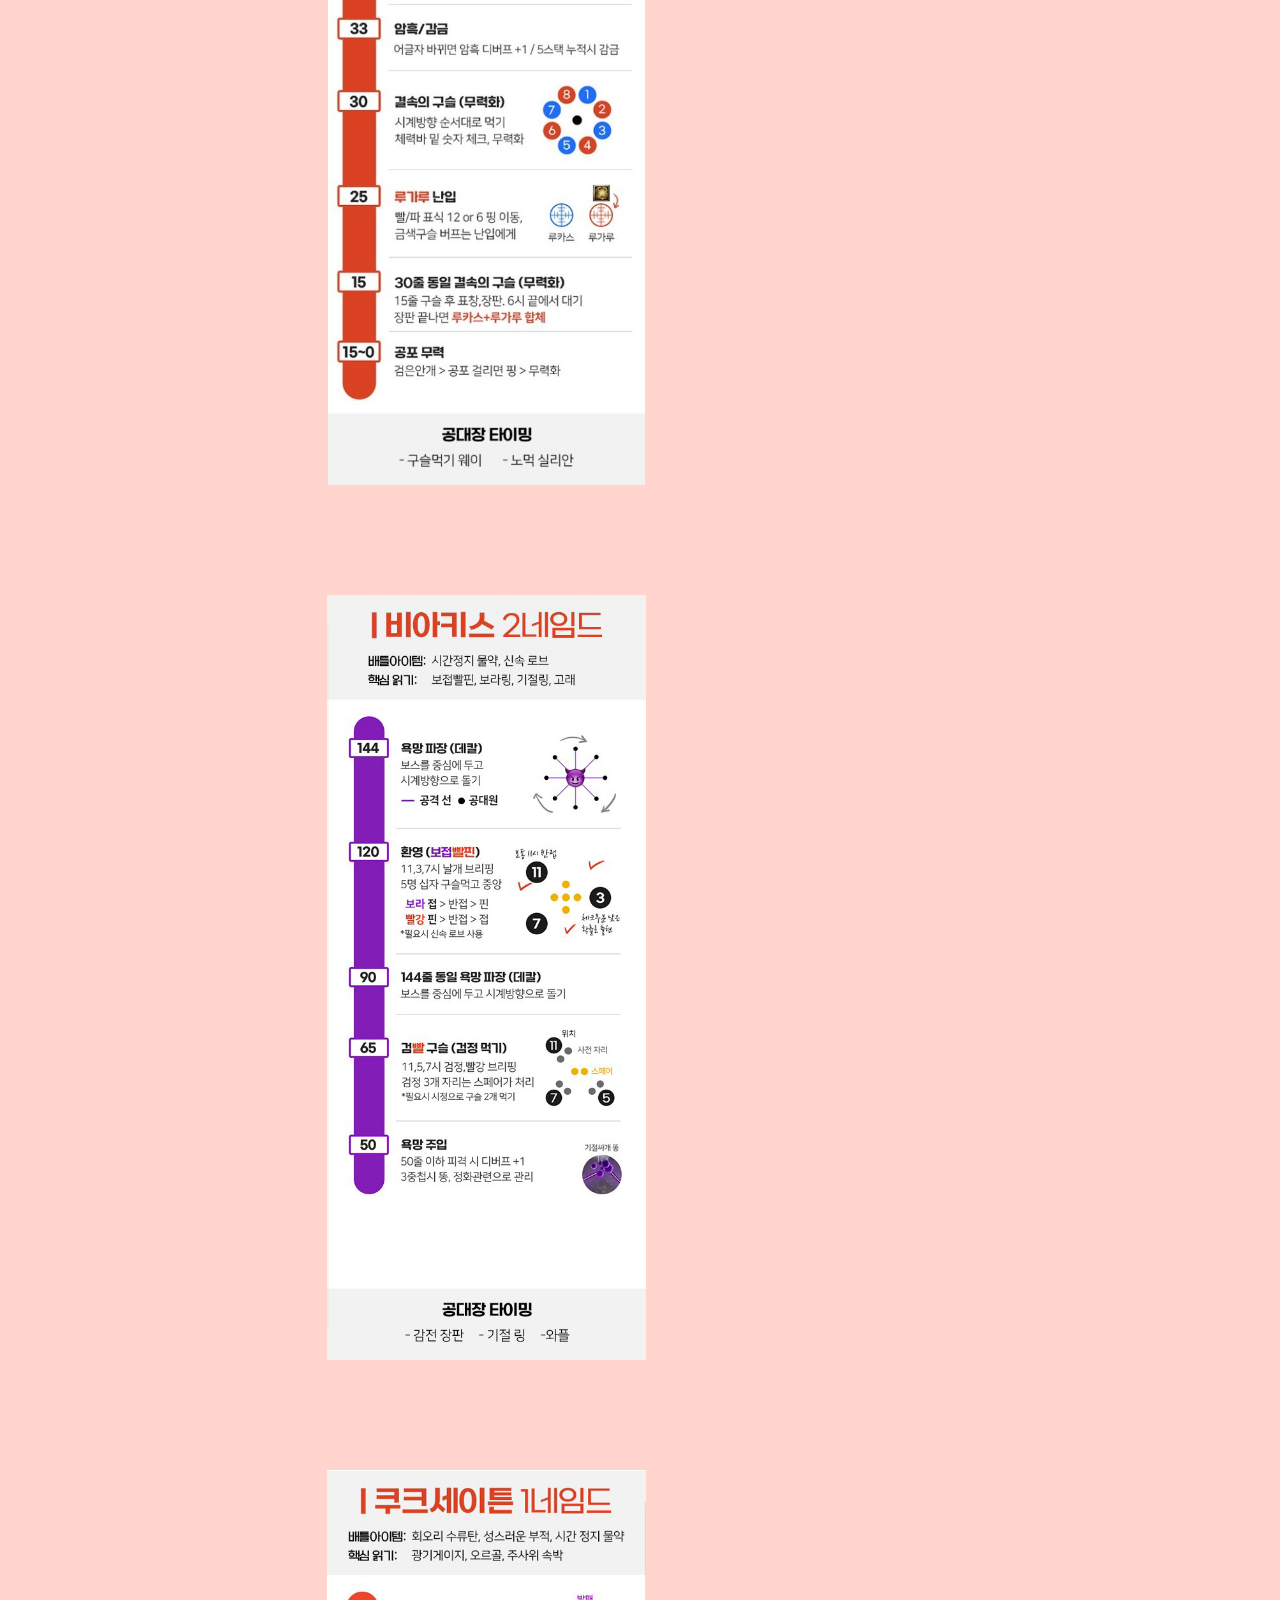
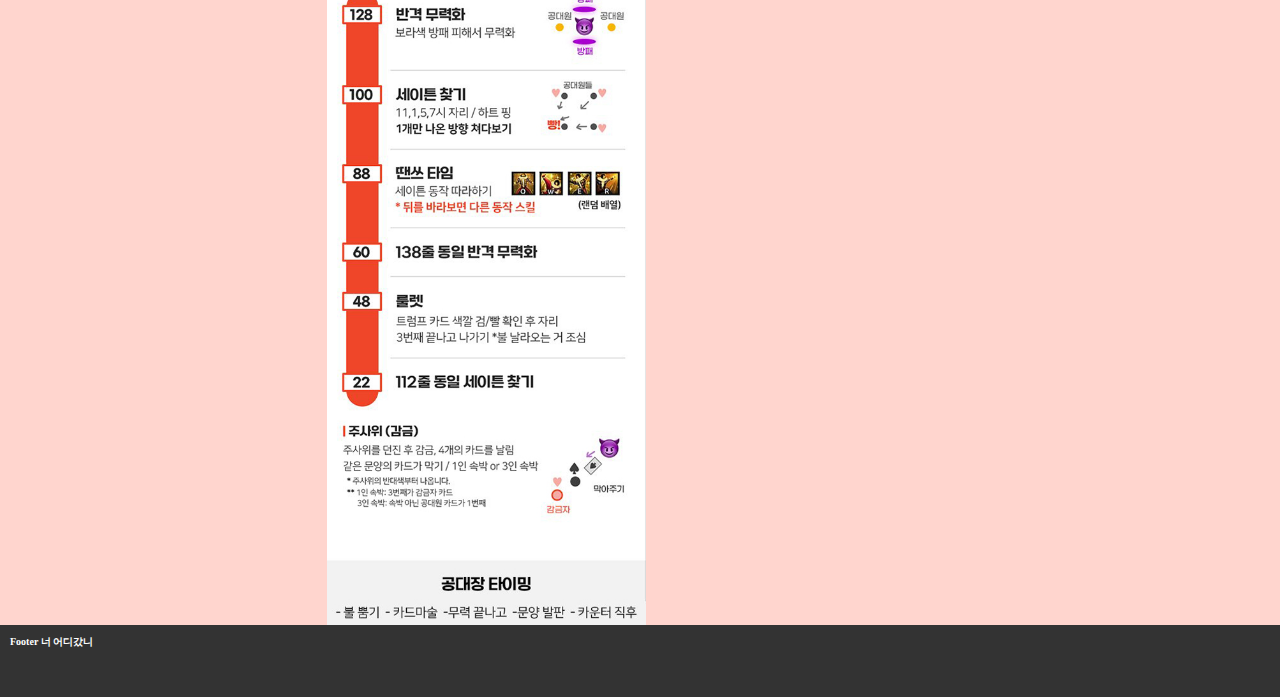
==== commit bf5cb32b: "span 삭제" ====
--- a/index.html
+++ b/index.html
@@ -12,7 +12,7 @@
   <body>
     <header>
       <div class="head">
-        <a href="Lostark.html" class="logo"><h1>LostArk</h1></a>
+        <a href="index.html" class="logo"><h1>LostArk</h1></a>
         <nav>
           <ul>
             <li>
@@ -35,10 +35,8 @@
             </li>
           </ul>
         </nav>
-        <div class="login">
-          <a id="login" href="#"
-            ><span><i class="bx bxs-user"></i></span
-          ></a>
+        <div class="tail">
+          <a href="login.html" class="login"><i class="bx bxs-user"></i></a>
         </div>
       </div>
     </header>
--- a/style.css
+++ b/style.css
@@ -2,8 +2,10 @@
   margin: 0;
   padding: 0;
   box-sizing: border-box;
+  list-style: none;
   /* color: #fff; */
   /* border: 1px solid white; */
+  font-size: 10px;
 }
 a {
   text-decoration: none;
@@ -41,17 +43,19 @@
   justify-content: center;
 }
 h1 {
-  font-size: 30px;
+  font-size: 2rem;
   color: #fff;
   font-weight: 600;
+  /* border: 1px solid red; */
 }
 .logo {
-  width: 200px;
-  height: 60px;
-  position: relative;
+  width: 16%;
+  height: 60px;
   /* border: 1px solid red; */
-  padding: 5px 35px;
-  text-align: center;
+  /* padding: 5px 5px; */
+  display: flex;
+  justify-content: center;
+  align-items: center;
   overflow: hidden;
 }
 .logo:hover {
@@ -59,7 +63,7 @@
 }
 
 nav {
-  width: 50%;
+  width: 70%;
 }
 nav ul {
   display: flex;
@@ -68,11 +72,7 @@
 }
 
 nav li {
-  display: flex;
-  justify-content: center;
-  align-items: center;
-  list-style: none;
-  width: 20%;
+  width: 17%;
 }
 
 li a {
@@ -82,7 +82,7 @@
   width: 100%;
   height: 60px;
   text-align: center;
-  font-size: 16px;
+  font-size: 1.5rem;
   font-weight: 800;
   color: #fff;
   overflow: hidden;
@@ -90,20 +90,23 @@
 nav ul li a:hover {
   background: rgba(0, 0, 255, 0.3);
 }
-nav ul li a: {
-  color: blue;
-}
-#login {
+
+.login {
   width: 50px;
   height: 60px;
-  font-size: 30px;
   color: #fff;
   text-decoration: none;
   font-weight: 600;
   position: relative;
   padding: 10px 10px;
-}
-#login:hover {
+  display: flex;
+  justify-content: center;
+  align-items: center;
+}
+.login i {
+  font-size: 3rem;
+}
+.login:hover {
   background-color: rgba(0, 0, 255, 0.3);
 }
 
@@ -134,16 +137,16 @@
 
 aside ul h2 {
   text-align: center;
-  list-style: none;
+  font-size: 1.8rem;
   padding: 20px 0;
 }
 
 aside ul ul {
-  padding-left: 20%;
-  list-style: disc;
+  padding-left: 10%;
 }
 aside ul ul li {
   margin: 5px;
+  font-size: 1.6rem;
 }
 section {
   position: relative;
@@ -165,7 +168,7 @@
   width: 100%;
 }
 div[class="img"] {
-  width: 100%;
+  width: 50%;
   height: 85vh;
   /* border: 1px solid black; */
   margin-top: 60px;
@@ -191,8 +194,11 @@
   height: 8vh;
 }
 
-@media only screen and (min-width: 870px) {
+@media only screen and (max-width: 480px) {
+  * {
+    font-size: 7px;
+  }
   div[class="img"] {
-    width: 49%;
+    width: 100%; /* 스마트폰 세로 환경에서는 전체 너비로 설정 */
   }
 }
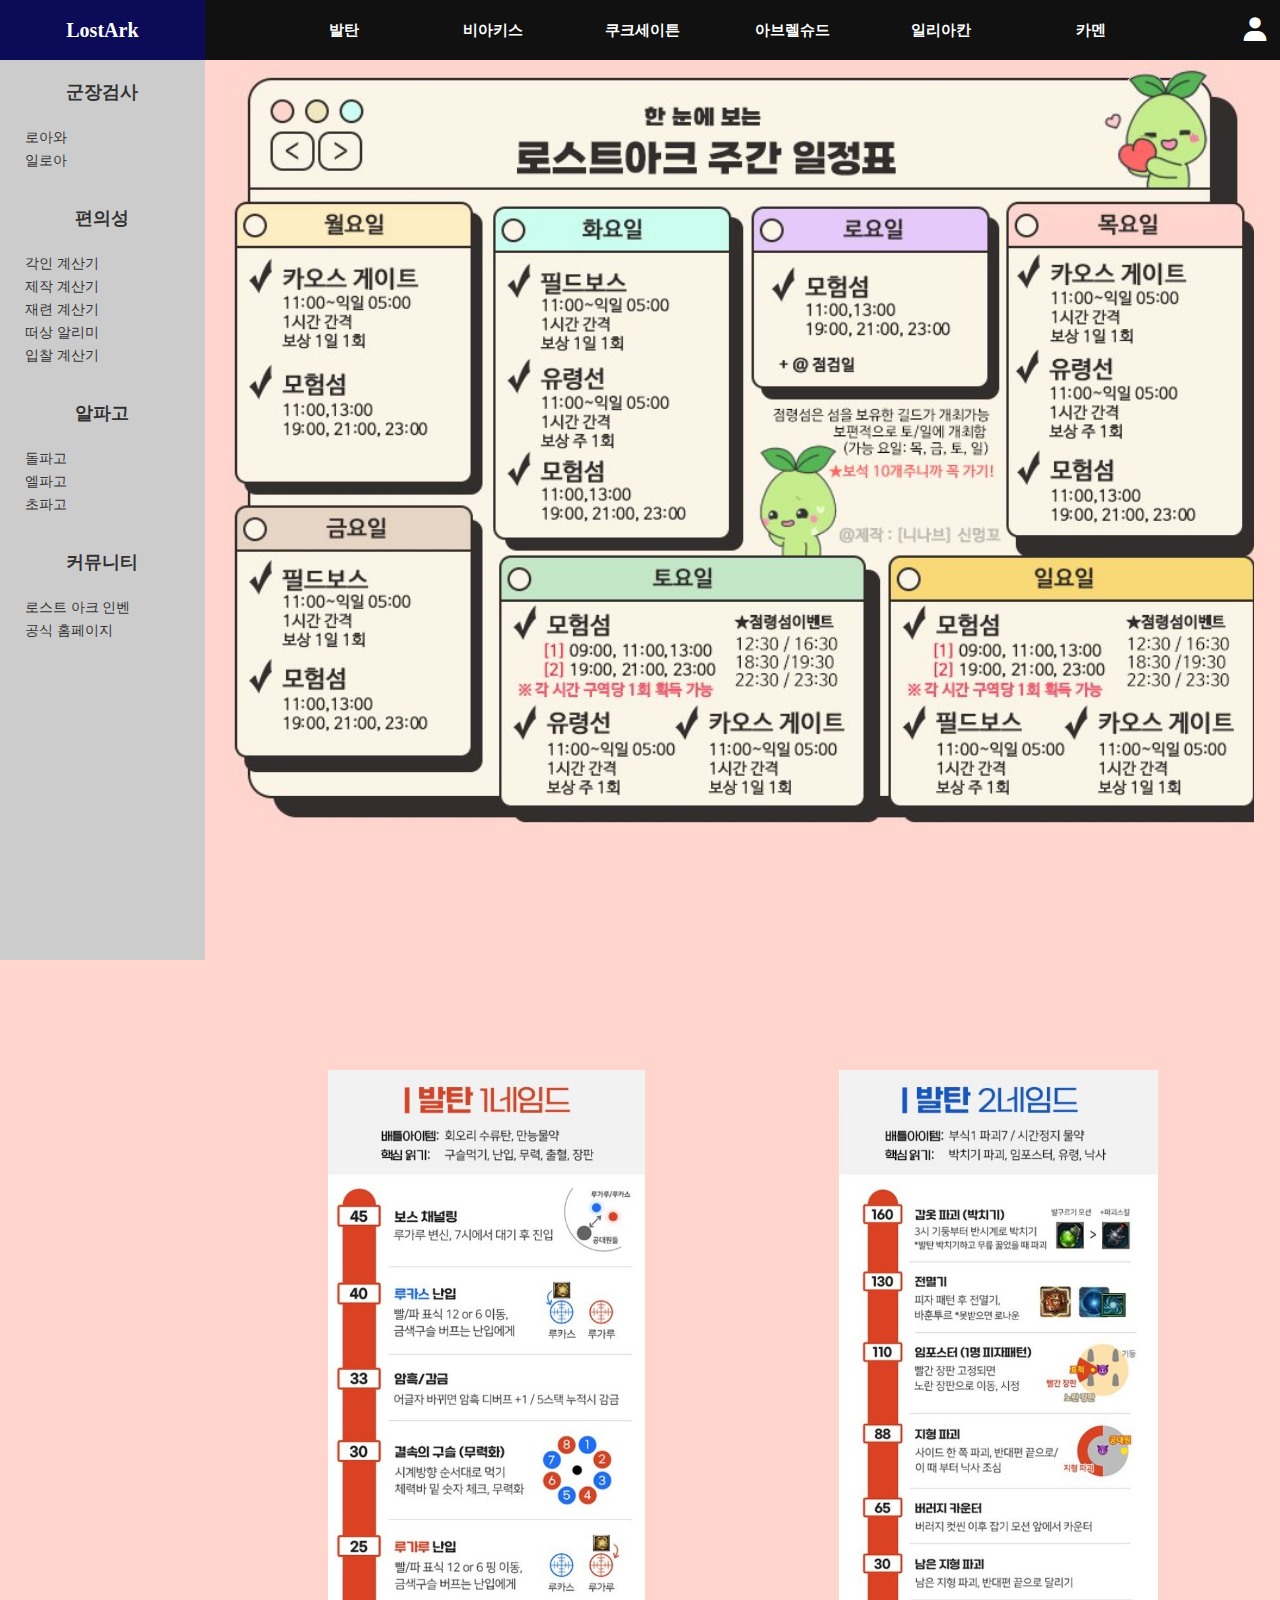
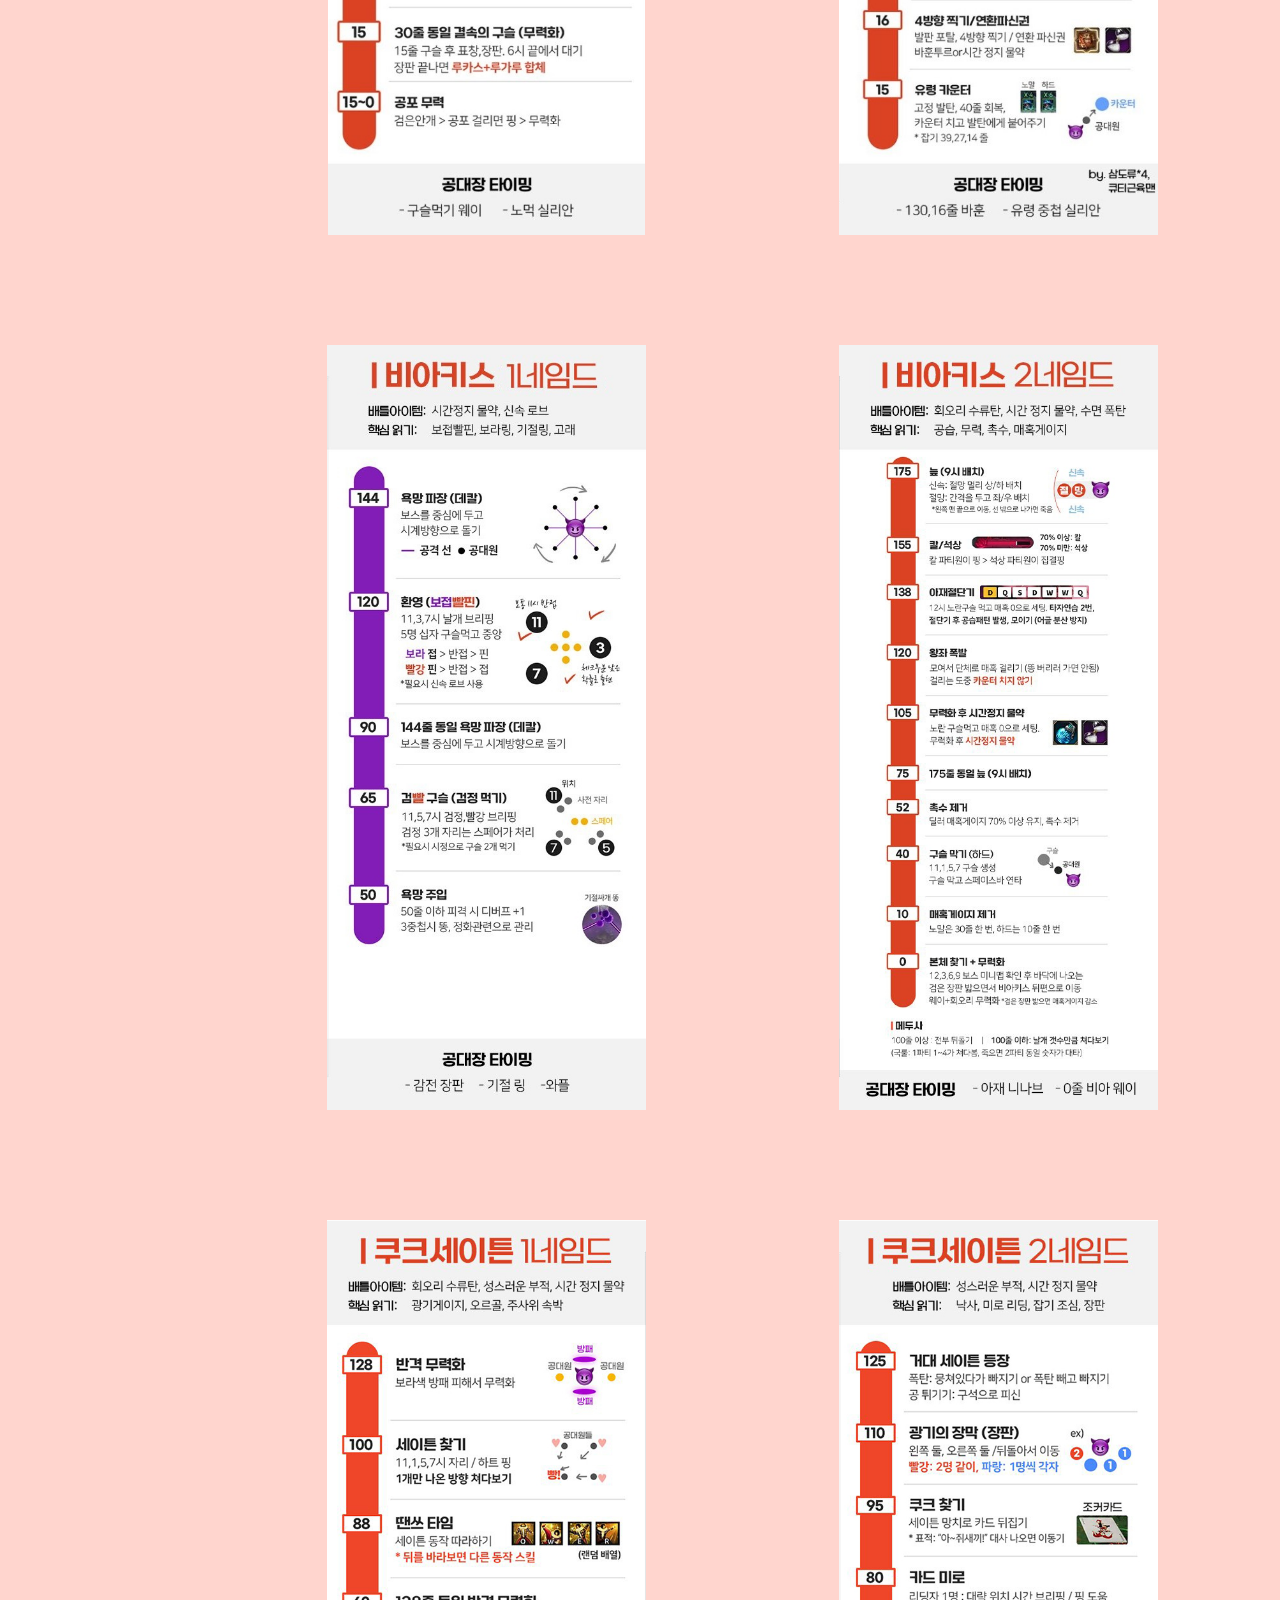
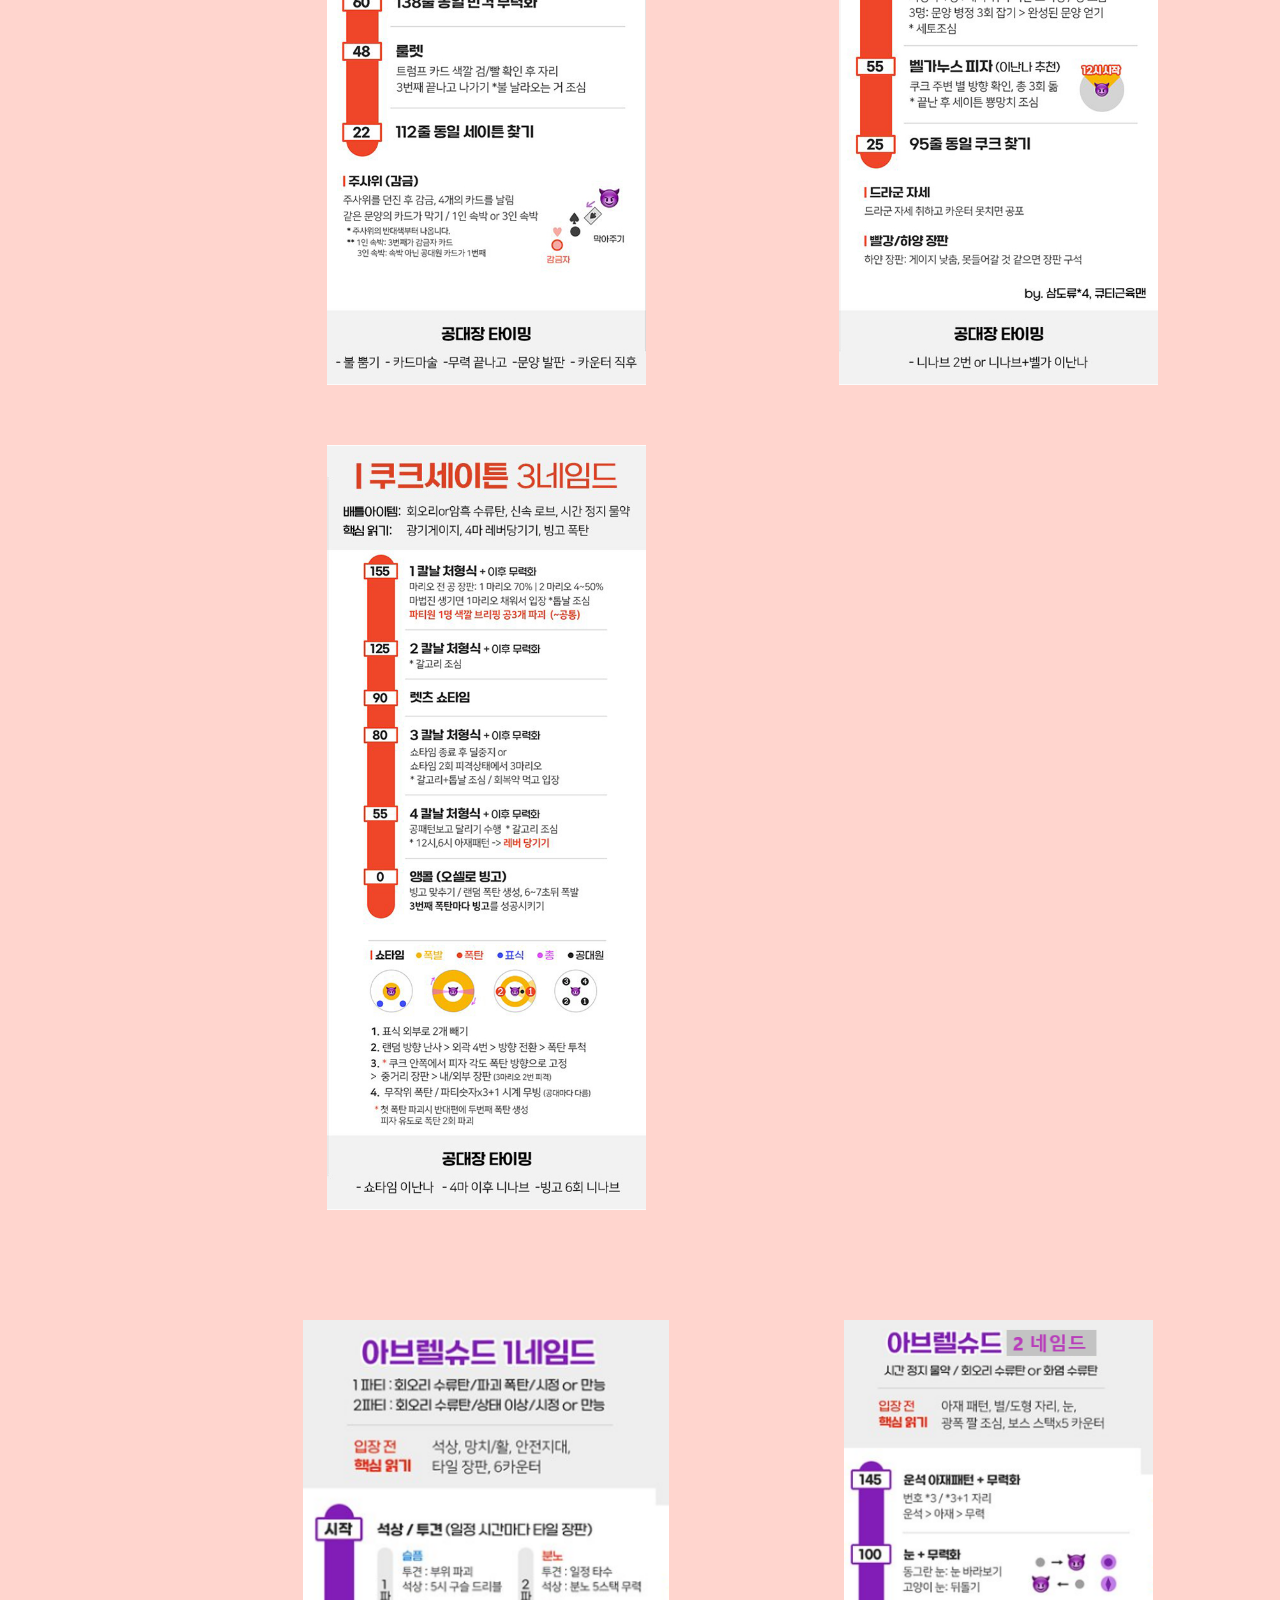
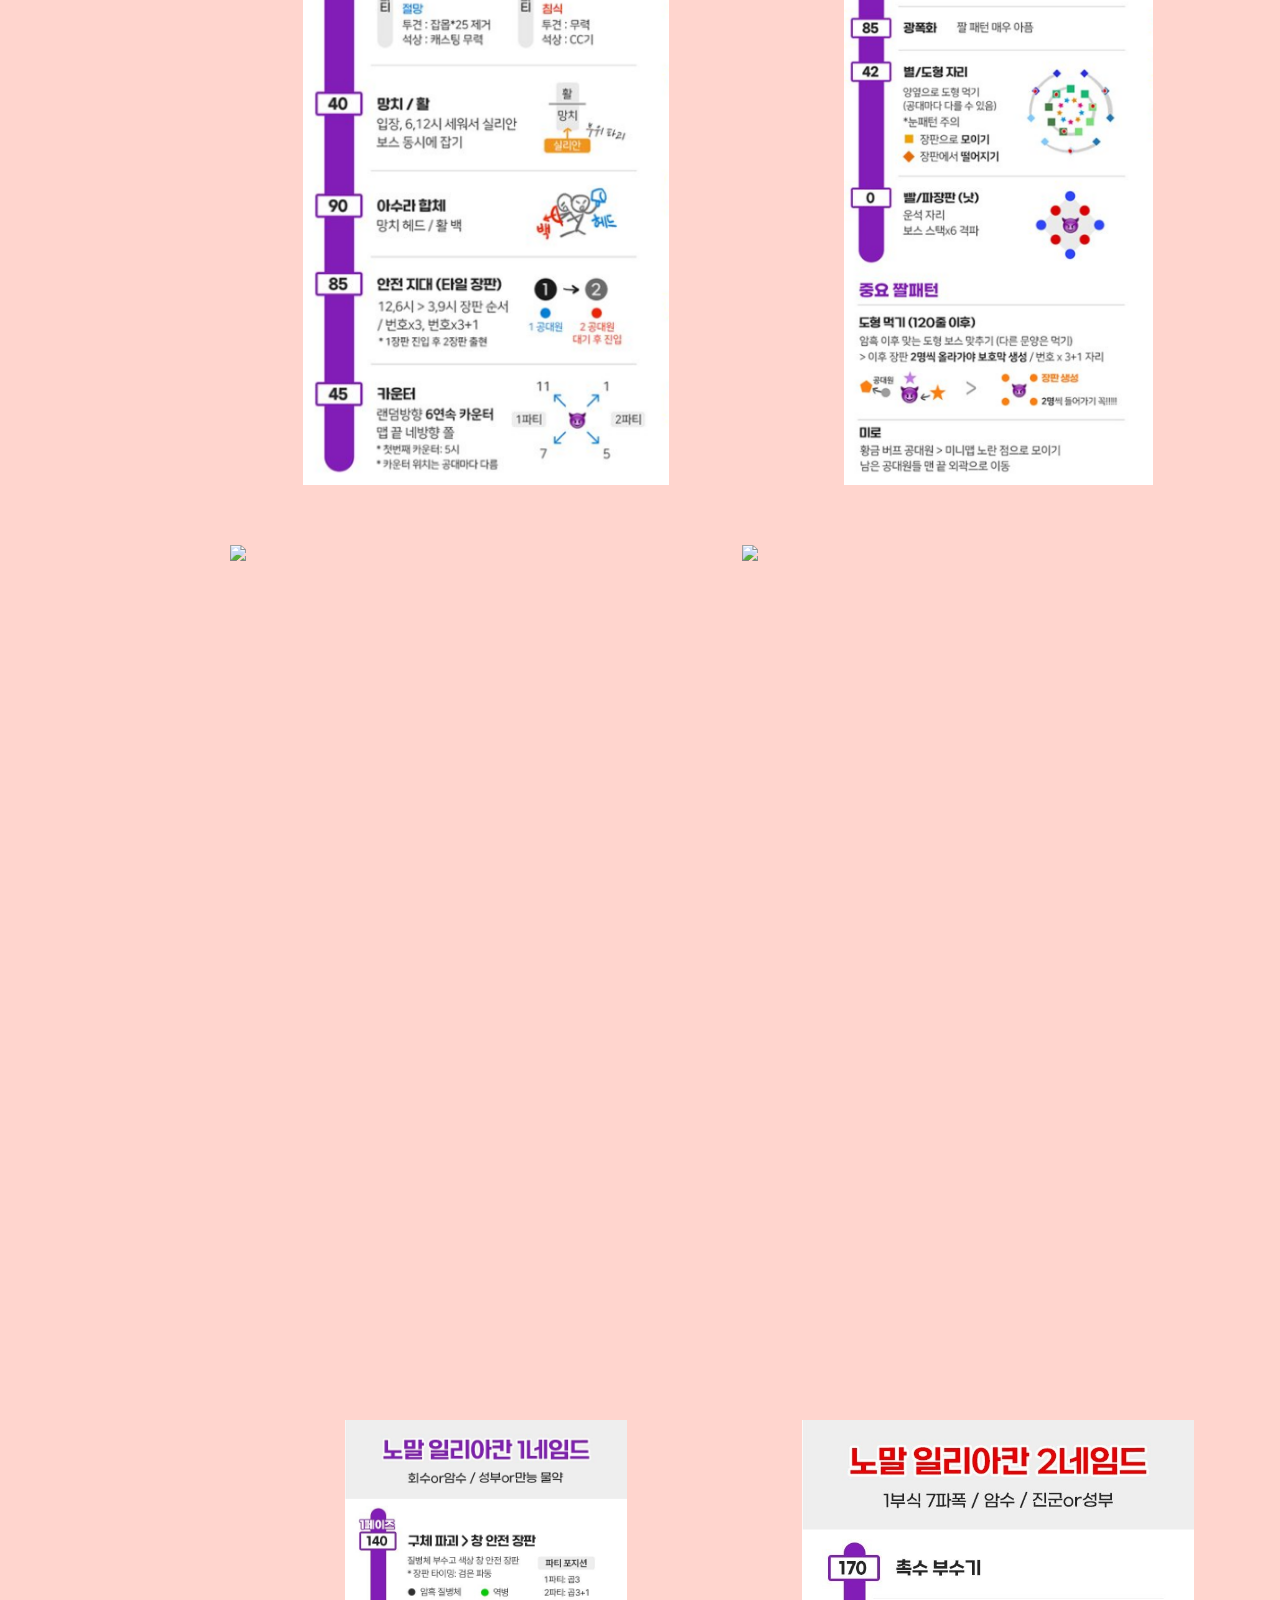
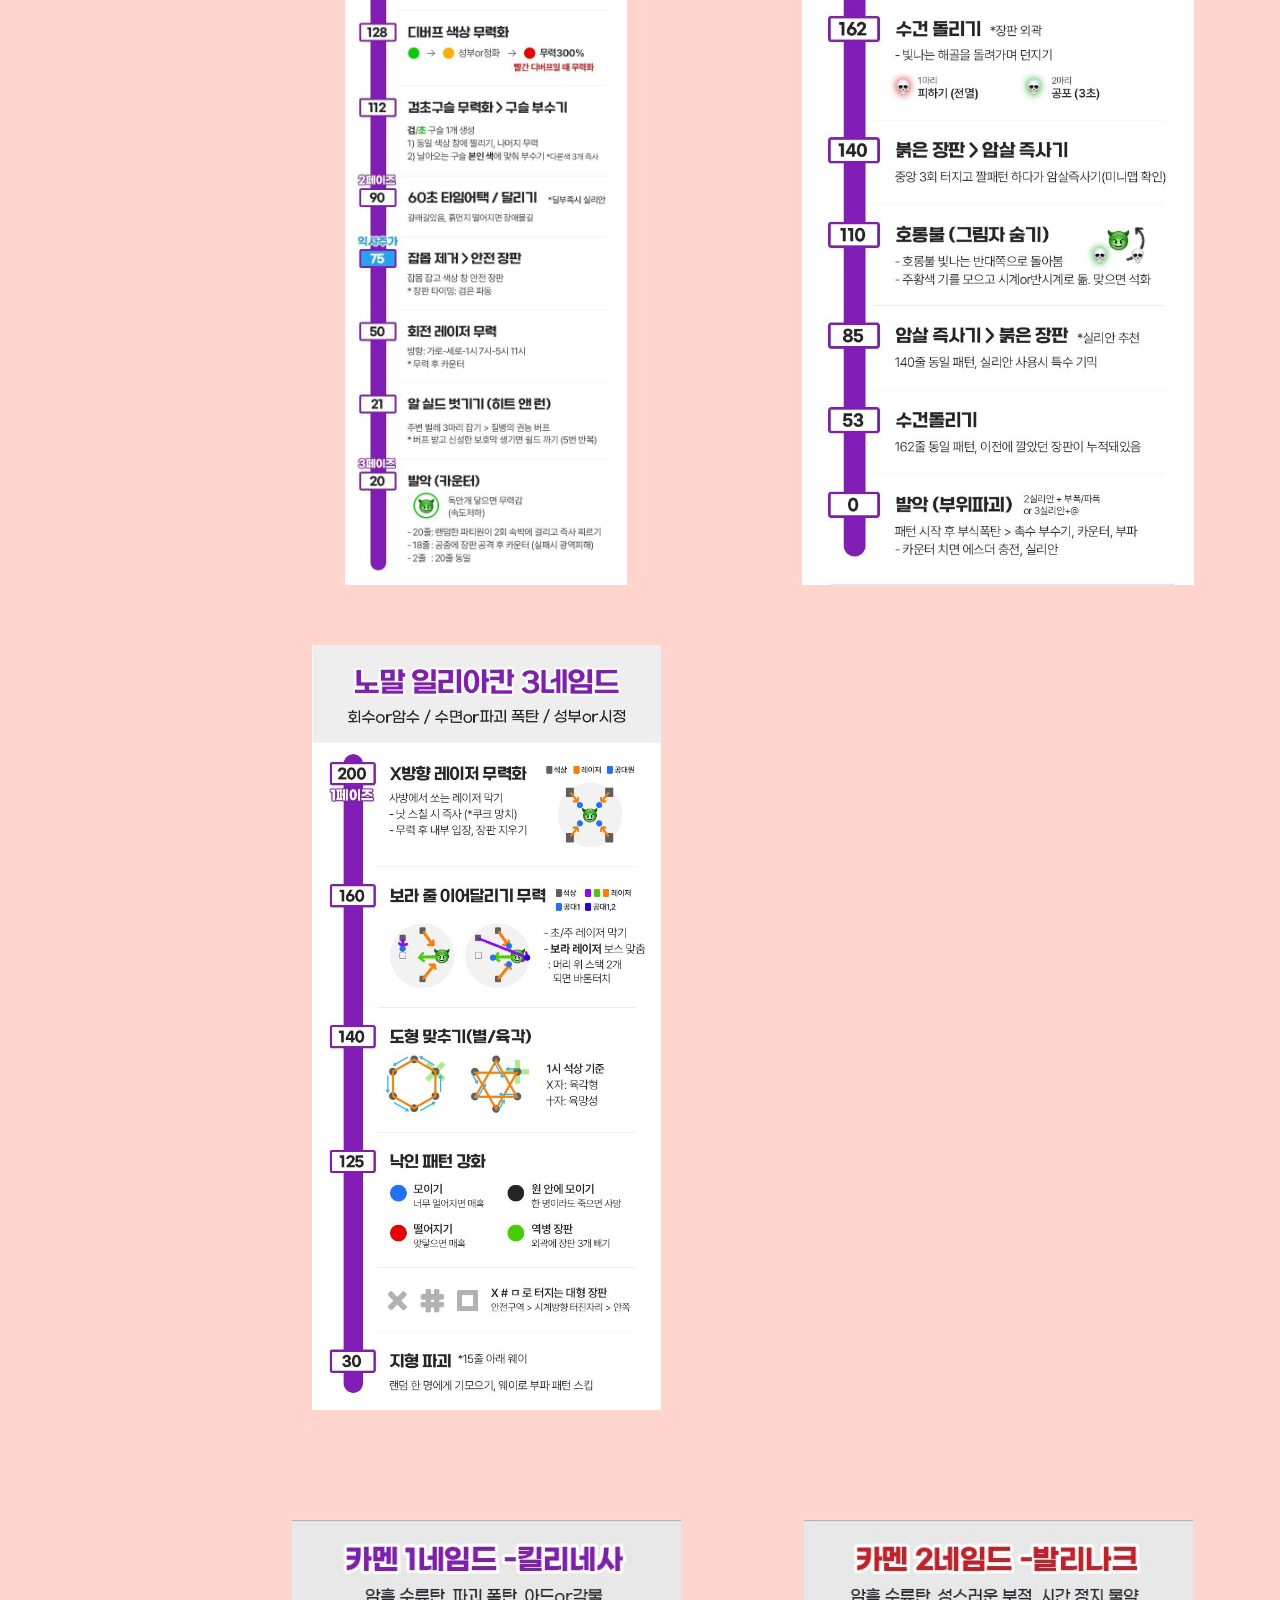
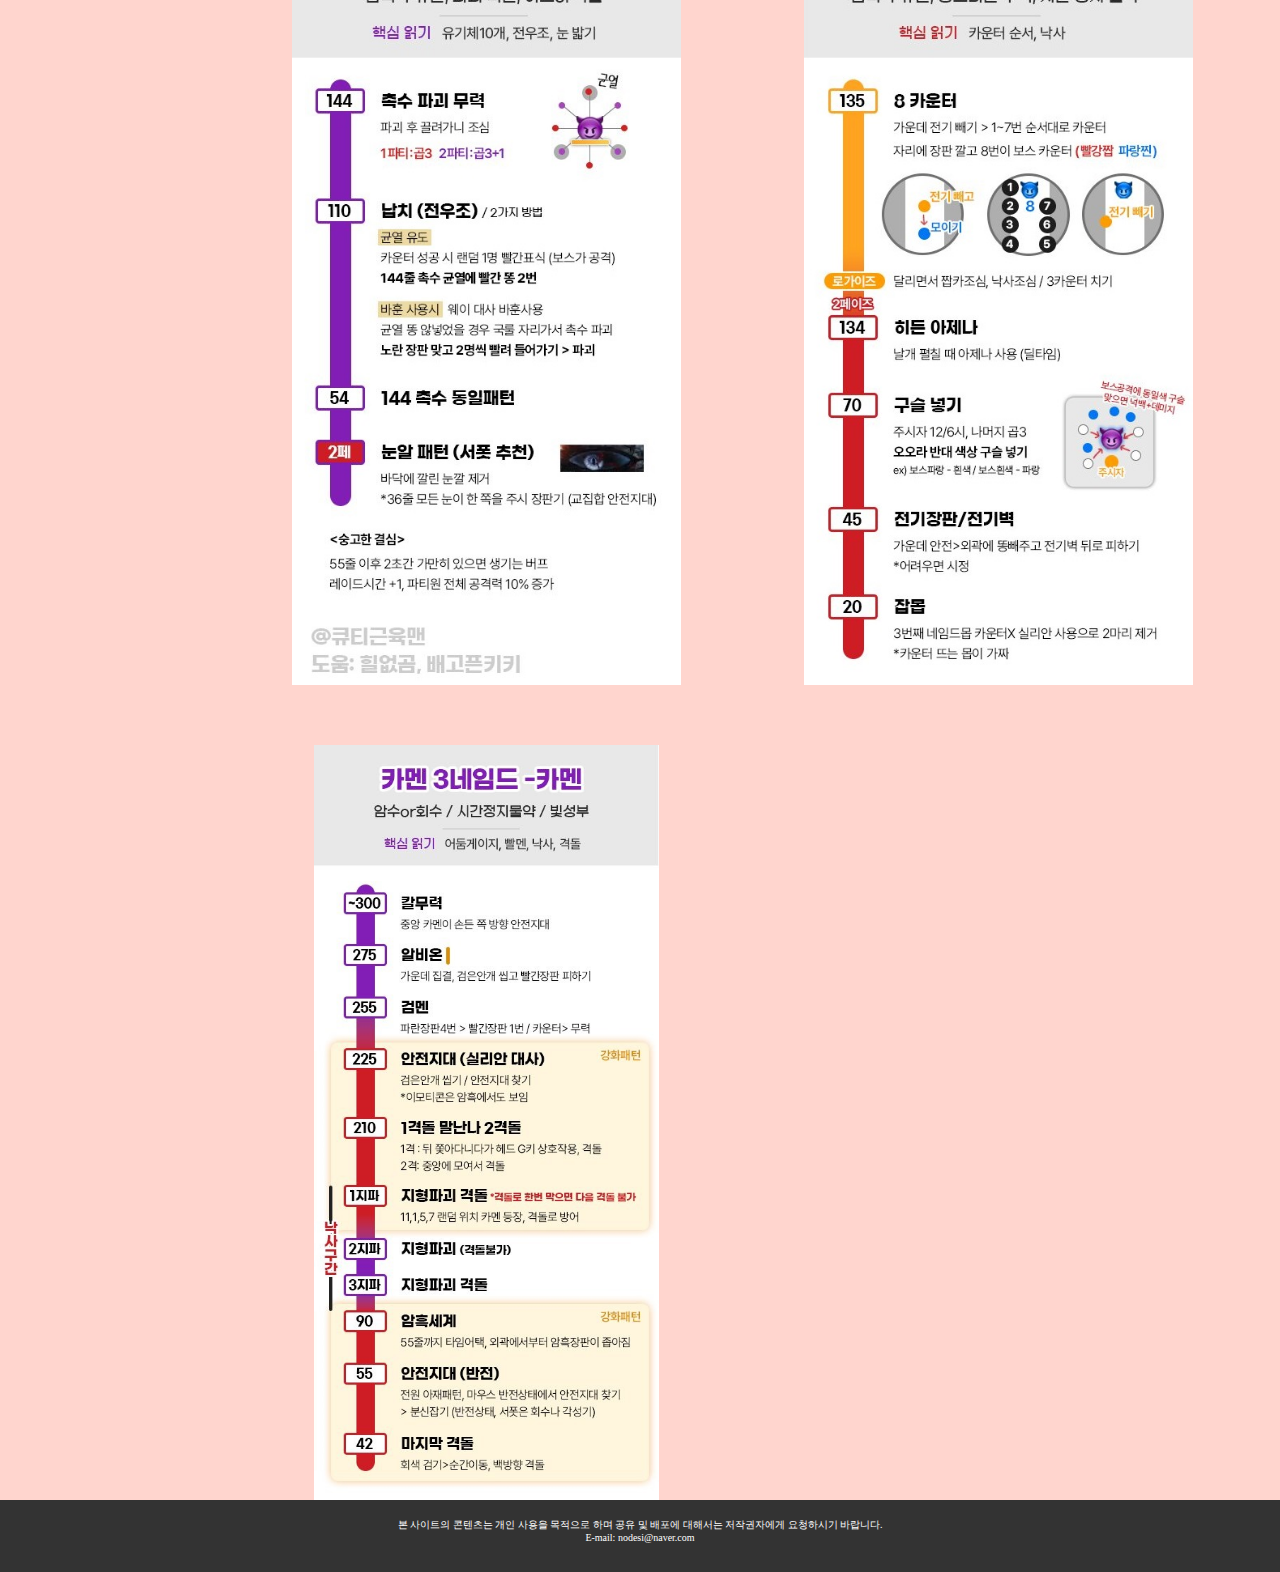
==== commit 775f887f: "1차 완성본" ====
--- a/index.html
+++ b/index.html
@@ -4,7 +4,7 @@
     <meta charset="UTF-8" />
     <meta name="viewport" content="width=device-width, initial-scale=1.0" />
     <title>군단장</title>
-    <link rel="stylesheet" href="style.css" />
+    <link rel="stylesheet" href="styles\index.css" />
     <link
       href="https://unpkg.com/boxicons@2.1.4/css/boxicons.min.css"
       rel="stylesheet" />
@@ -126,24 +126,49 @@
         </div>
         <div class="box" id="abrelshud">
           <div class="img">
-            <img src="images/val1.jpg" />
+            <img src="images/abrel1.jpg" />
+          </div>
+          <div class="img">
+            <img src="images/abrel2.jpg" />
+          </div>
+          <div class="img">
+            <img src="images/abrel3.jpg" />
+          </div>
+          <div class="img">
+            <img src="images/abrel4.jpg" />
           </div>
         </div>
         <div class="box" id="illiakan">
           <div class="img">
-            <img src="images/bla1.jpg" />
+            <img src="images/illi1.jpg" />
+          </div>
+          <div class="img">
+            <img src="images/illi2.jpg" />
+          </div>
+          <div class="img">
+            <img src="images/illi3.jpg" />
           </div>
         </div>
         <div class="box" id="kamen">
           <div class="img">
-            <img src="images/kouku1.jpg" />
+            <img src="images/kamen1.jpg" />
+          </div>
+          <div class="img">
+            <img src="images/kamen2.jpg" />
+          </div>
+          <div class="img">
+            <img src="images/kamen3.jpg" />
           </div>
         </div>
       </section>
     </main>
 
     <footer>
-      <h3>Footer 너 어디갔니</h3>
+      <p>
+        본 사이트의 콘텐츠는 개인 사용을 목적으로 하며 공유 및 배포에 대해서는
+        저작권자에게 요청하시기 바랍니다.
+      </p>
+      <p>E-mail: nodesi@naver.com</p>
     </footer>
   </body>
 </html>
